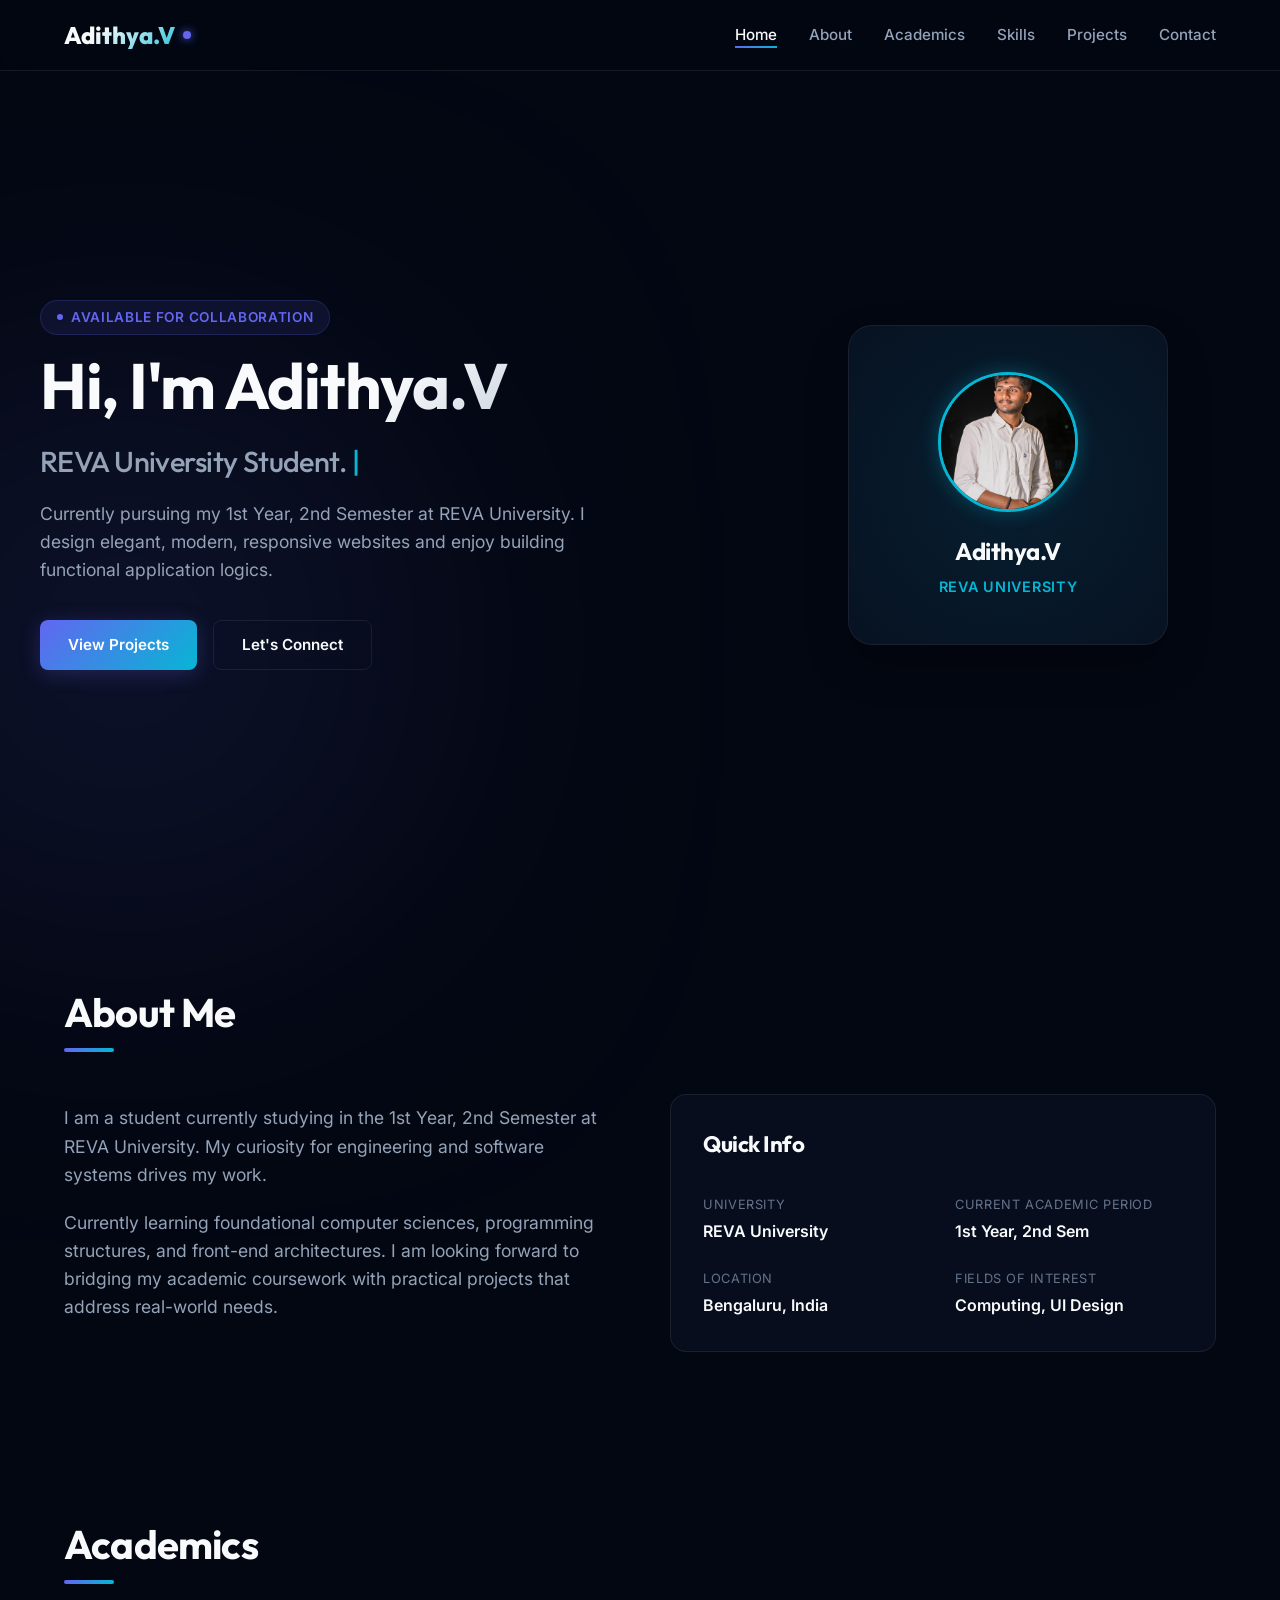
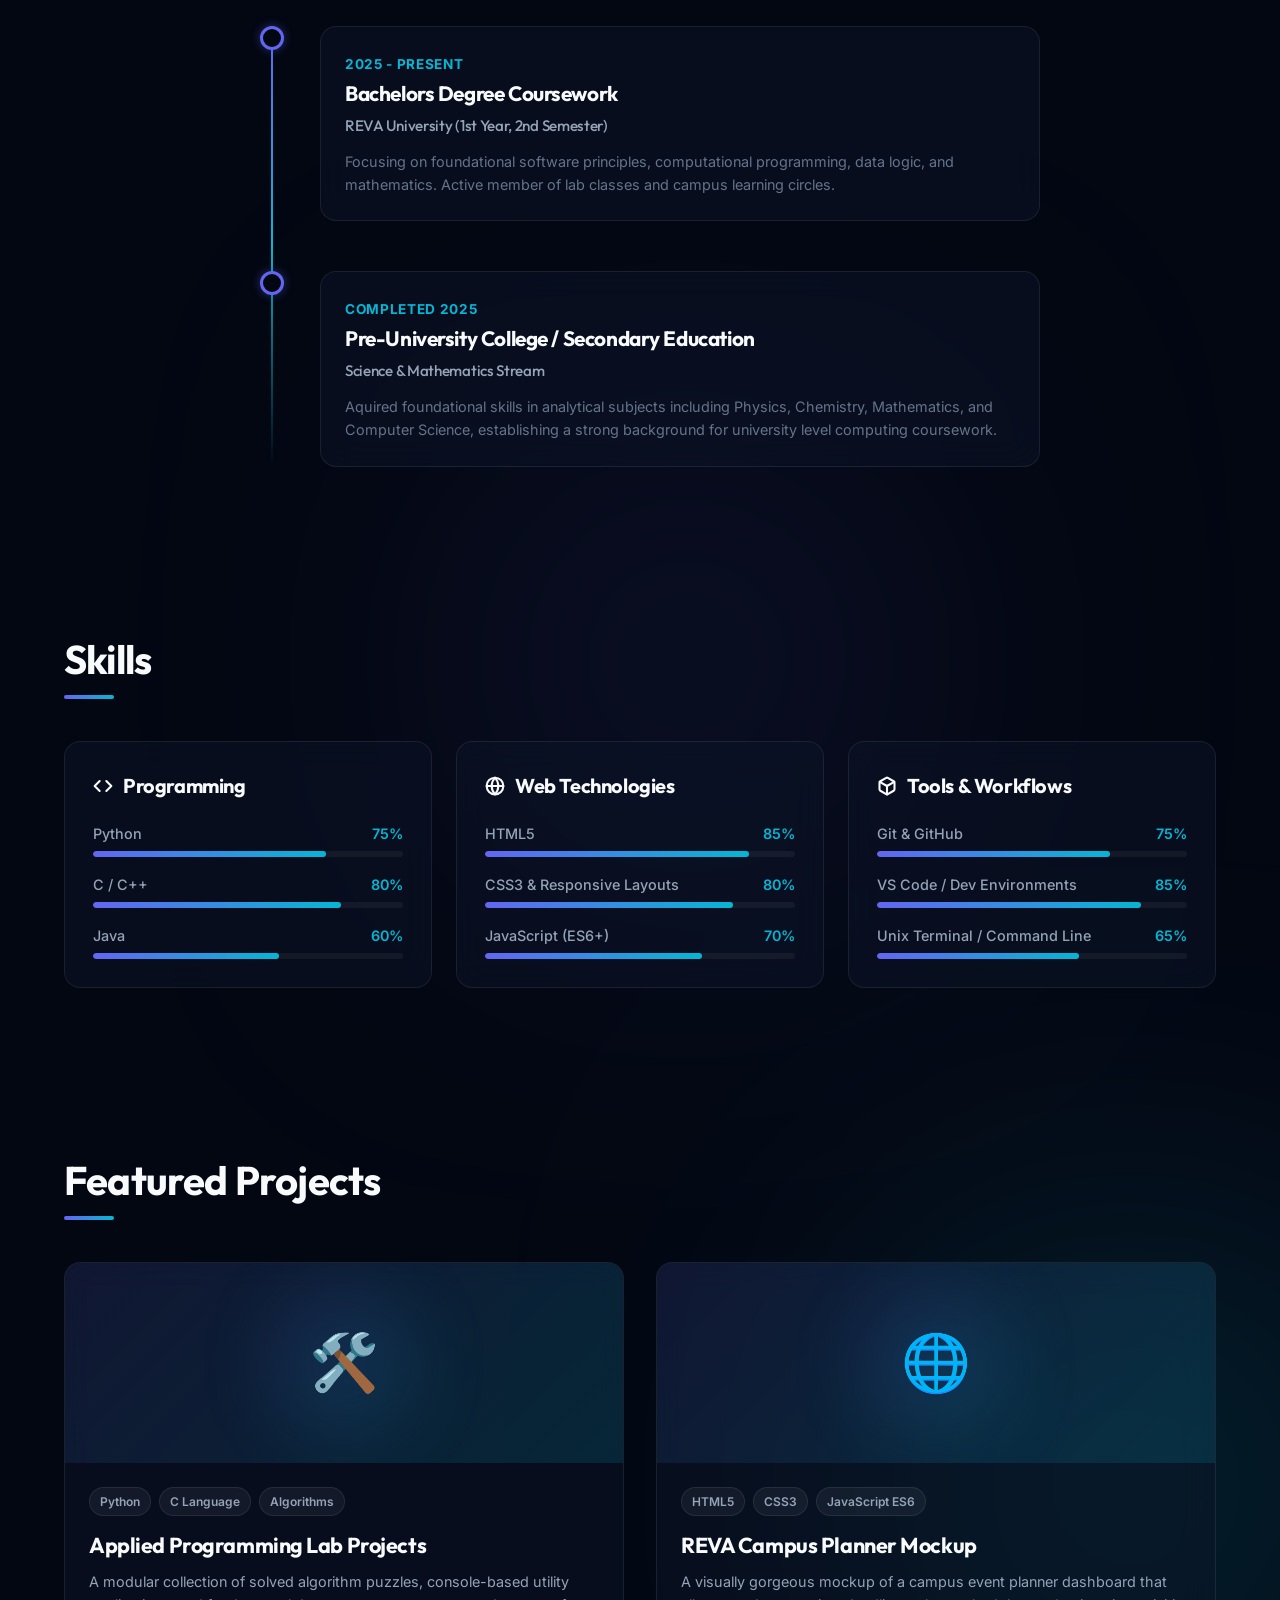
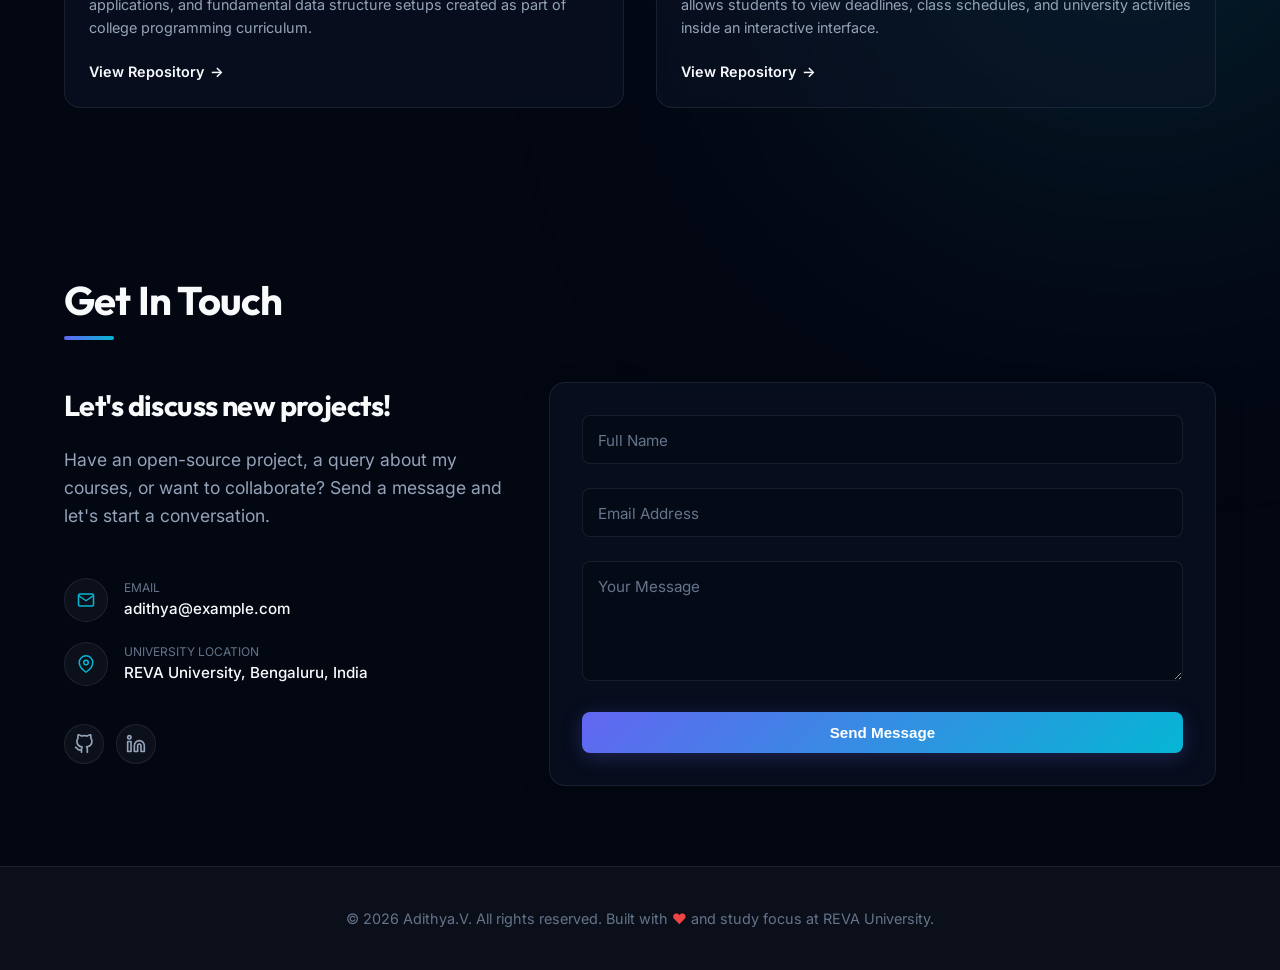
==== index.html @ f207be79 "Initial commit" ====
<!DOCTYPE html>
<html lang="en">
<head>
  <meta charset="UTF-8">
  <meta name="viewport" content="width=device-width, initial-scale=1.0">
  <meta name="description" content="Portfolio of Adithya.V, 1st year 2nd Semester Student at REVA University. Showcasing projects, academic journey, and technical skills.">
  <meta name="author" content="Adithya.V">
  <meta name="keywords" content="Adithya.V, REVA University, portfolio, software development, student portfolio, computer programming, web developer">
  
  <title>Adithya.V | Portfolio</title>
  
  <link rel="stylesheet" href="style.css">
</head>
<body>

  <!-- Background Ambient Glows -->
  <div class="bg-glow-container" aria-hidden="true">
    <div class="bg-glow glow-1"></div>
    <div class="bg-glow glow-2"></div>
    <div class="bg-glow glow-3"></div>
  </div>

  <!-- Sticky Header & Navigation -->
  <header class="navbar" id="main-header">
    <div class="navbar-container">
      <a href="#home" class="logo" id="nav-logo" aria-label="Adithya's Portfolio Home">
        Adithya.V
        <span class="logo-dot" aria-hidden="true"></span>
      </a>
      
      <button class="mobile-menu-toggle" id="menu-toggle" aria-expanded="false" aria-controls="nav-links" aria-label="Toggle navigation menu">
        <svg width="24" height="24" viewBox="0 0 24 24" fill="none" stroke="currentColor" stroke-width="2" stroke-linecap="round" stroke-linejoin="round">
          <line x1="4" y1="12" x2="20" y2="12" id="bar-middle"></line>
          <line x1="4" y1="6" x2="20" y2="6" id="bar-top"></line>
          <line x1="4" y1="18" x2="20" y2="18" id="bar-bottom"></line>
        </svg>
      </button>

      <nav>
        <ul class="nav-links" id="nav-links">
          <li><a href="#home" class="active">Home</a></li>
          <li><a href="#about">About</a></li>
          <li><a href="#academics">Academics</a></li>
          <li><a href="#skills">Skills</a></li>
          <li><a href="#projects">Projects</a></li>
          <li><a href="#contact">Contact</a></li>
        </ul>
      </nav>
    </div>
  </header>

  <!-- Main Content Areas -->
  <main>
    
    <!-- Hero Section -->
    <section id="home" class="hero">
      <div class="container hero-grid">
        <div class="hero-content reveal">
          <div class="hero-badge">
            <span class="hero-badge-dot" aria-hidden="true"></span>
            Available For Collaboration
          </div>
          <h1 class="hero-title" id="main-title">Hi, I'm Adithya.V</h1>
          <h2 class="hero-subtitle">
            <span id="typewriter-text" data-words='["REVA University Student.", "Creative Developer.", "Problem Solver."]'></span>
            <span class="typewriter-cursor">|</span>
          </h2>
          <p class="hero-desc">
            Currently pursuing my 1st Year, 2nd Semester at REVA University. I design elegant, modern, responsive websites and enjoy building functional application logics.
          </p>
          <div class="hero-actions">
            <a href="#projects" class="btn btn-primary" id="hero-btn-work">View Projects</a>
            <a href="#contact" class="btn btn-secondary" id="hero-btn-talk">Let's Connect</a>
          </div>
        </div>
        
        <div class="hero-visual reveal">
          <div class="hero-card" id="interactive-hero-card">
            <img src="profile.jpg" alt="Adithya.V Profile Picture" class="hero-card-img">
            <h3 class="hero-card-name">Adithya.V</h3>
            <span class="hero-card-sub">REVA University</span>
          </div>
        </div>
      </div>
    </section>

    <!-- About Section -->
    <section id="about" class="container">
      <h2 class="section-title reveal">About Me</h2>
      <div class="about-grid reveal">
        <div>
          <p class="hero-desc" style="max-width: 100%; margin-bottom: 20px;">
            I am a student currently studying in the 1st Year, 2nd Semester at REVA University. My curiosity for engineering and software systems drives my work.
          </p>
          <p class="hero-desc" style="max-width: 100%;">
            Currently learning foundational computer sciences, programming structures, and front-end architectures. I am looking forward to bridging my academic coursework with practical projects that address real-world needs.
          </p>
        </div>
        
        <div class="about-card" id="about-facts-card">
          <h3 style="font-size: 1.4rem; margin-bottom: 20px; color: var(--text-primary)">Quick Info</h3>
          <div class="about-info-grid">
            <div class="info-item">
              <span class="info-label">University</span>
              <span class="info-value">REVA University</span>
            </div>
            <div class="info-item">
              <span class="info-label">Current Academic Period</span>
              <span class="info-value">1st Year, 2nd Sem</span>
            </div>
            <div class="info-item">
              <span class="info-label">Location</span>
              <span class="info-value">Bengaluru, India</span>
            </div>
            <div class="info-item">
              <span class="info-label">Fields of Interest</span>
              <span class="info-value">Computing, UI Design</span>
            </div>
          </div>
        </div>
      </div>
    </section>

    <!-- Academics Section -->
    <section id="academics" class="container">
      <h2 class="section-title reveal">Academics</h2>
      
      <div class="timeline reveal">
        
        <!-- University -->
        <div class="timeline-item">
          <div class="timeline-dot" aria-hidden="true"></div>
          <div class="timeline-card" id="timeline-uni-card">
            <span class="timeline-date">2025 - Present</span>
            <h3 class="timeline-title">Bachelors Degree Coursework</h3>
            <h4 class="timeline-subtitle">REVA University (1st Year, 2nd Semester)</h4>
            <p class="timeline-desc">
              Focusing on foundational software principles, computational programming, data logic, and mathematics. Active member of lab classes and campus learning circles.
            </p>
          </div>
        </div>

        <!-- High School / PU -->
        <div class="timeline-item">
          <div class="timeline-dot" aria-hidden="true"></div>
          <div class="timeline-card" id="timeline-puc-card">
            <span class="timeline-date">Completed 2025</span>
            <h3 class="timeline-title">Pre-University College / Secondary Education</h3>
            <h4 class="timeline-subtitle">Science &amp; Mathematics Stream</h4>
            <p class="timeline-desc">
              Aquired foundational skills in analytical subjects including Physics, Chemistry, Mathematics, and Computer Science, establishing a strong background for university level computing coursework.
            </p>
          </div>
        </div>

      </div>
    </section>

    <!-- Skills Section -->
    <section id="skills" class="container">
      <h2 class="section-title reveal">Skills</h2>
      
      <div class="skills-grid reveal">
        
        <!-- Languages -->
        <div class="skills-category" id="skills-cat-lang">
          <h3 class="skills-category-title">
            <svg width="20" height="20" viewBox="0 0 24 24" fill="none" stroke="currentColor" stroke-width="2.5" stroke-linecap="round" stroke-linejoin="round" aria-hidden="true">
              <polyline points="16 18 22 12 16 6"></polyline>
              <polyline points="8 6 2 12 8 18"></polyline>
            </svg>
            Programming
          </h3>
          <div class="skills-list">
            <div class="skill-item">
              <div class="skill-info">
                <span class="skill-name">Python</span>
                <span class="skill-percentage">75%</span>
              </div>
              <div class="skill-progress-bg">
                <div class="skill-progress-bar" data-progress="75%"></div>
              </div>
            </div>
            <div class="skill-item">
              <div class="skill-info">
                <span class="skill-name">C / C++</span>
                <span class="skill-percentage">80%</span>
              </div>
              <div class="skill-progress-bg">
                <div class="skill-progress-bar" data-progress="80%"></div>
              </div>
            </div>
            <div class="skill-item">
              <div class="skill-info">
                <span class="skill-name">Java</span>
                <span class="skill-percentage">60%</span>
              </div>
              <div class="skill-progress-bg">
                <div class="skill-progress-bar" data-progress="60%"></div>
              </div>
            </div>
          </div>
        </div>

        <!-- Web Development -->
        <div class="skills-category" id="skills-cat-web">
          <h3 class="skills-category-title">
            <svg width="20" height="20" viewBox="0 0 24 24" fill="none" stroke="currentColor" stroke-width="2.5" stroke-linecap="round" stroke-linejoin="round" aria-hidden="true">
              <circle cx="12" cy="12" r="10"></circle>
              <line x1="2" y1="12" x2="22" y2="12"></line>
              <path d="M12 2a15.3 15.3 0 0 1 4 10 15.3 15.3 0 0 1-4 10 15.3 15.3 0 0 1-4-10 15.3 15.3 0 0 1 4-10z"></path>
            </svg>
            Web Technologies
          </h3>
          <div class="skills-list">
            <div class="skill-item">
              <div class="skill-info">
                <span class="skill-name">HTML5</span>
                <span class="skill-percentage">85%</span>
              </div>
              <div class="skill-progress-bg">
                <div class="skill-progress-bar" data-progress="85%"></div>
              </div>
            </div>
            <div class="skill-item">
              <div class="skill-info">
                <span class="skill-name">CSS3 &amp; Responsive Layouts</span>
                <span class="skill-percentage">80%</span>
              </div>
              <div class="skill-progress-bg">
                <div class="skill-progress-bar" data-progress="80%"></div>
              </div>
            </div>
            <div class="skill-item">
              <div class="skill-info">
                <span class="skill-name">JavaScript (ES6+)</span>
                <span class="skill-percentage">70%</span>
              </div>
              <div class="skill-progress-bg">
                <div class="skill-progress-bar" data-progress="70%"></div>
              </div>
            </div>
          </div>
        </div>

        <!-- Tools & Practices -->
        <div class="skills-category" id="skills-cat-tools">
          <h3 class="skills-category-title">
            <svg width="20" height="20" viewBox="0 0 24 24" fill="none" stroke="currentColor" stroke-width="2.5" stroke-linecap="round" stroke-linejoin="round" aria-hidden="true">
              <path d="M21 16V8a2 2 0 0 0-1-1.73l-7-4a2 2 0 0 0-2 0l-7 4A2 2 0 0 0 3 8v8a2 2 0 0 0 1 1.73l7 4a2 2 0 0 0 2 0l7-4A2 2 0 0 0 21 16z"></path>
              <polyline points="3.27 6.96 12 12.01 20.73 6.96"></polyline>
              <line x1="12" y1="22.08" x2="12" y2="12"></line>
            </svg>
            Tools &amp; Workflows
          </h3>
          <div class="skills-list">
            <div class="skill-item">
              <div class="skill-info">
                <span class="skill-name">Git &amp; GitHub</span>
                <span class="skill-percentage">75%</span>
              </div>
              <div class="skill-progress-bg">
                <div class="skill-progress-bar" data-progress="75%"></div>
              </div>
            </div>
            <div class="skill-item">
              <div class="skill-info">
                <span class="skill-name">VS Code / Dev Environments</span>
                <span class="skill-percentage">85%</span>
              </div>
              <div class="skill-progress-bg">
                <div class="skill-progress-bar" data-progress="85%"></div>
              </div>
            </div>
            <div class="skill-item">
              <div class="skill-info">
                <span class="skill-name">Unix Terminal / Command Line</span>
                <span class="skill-percentage">65%</span>
              </div>
              <div class="skill-progress-bg">
                <div class="skill-progress-bar" data-progress="65%"></div>
              </div>
            </div>
          </div>
        </div>

      </div>
    </section>

    <!-- Projects Section -->
    <section id="projects" class="container">
      <h2 class="section-title reveal">Featured Projects</h2>
      
      <div class="projects-grid reveal">
        
        <!-- Project 1 -->
        <article class="project-card" id="project-card-1">
          <div class="project-visual">
            <div class="project-icon" aria-hidden="true">🛠️</div>
          </div>
          <div class="project-body">
            <div class="project-tags">
              <span class="project-tag">Python</span>
              <span class="project-tag">C Language</span>
              <span class="project-tag">Algorithms</span>
            </div>
            <h3 class="project-title">Applied Programming Lab Projects</h3>
            <p class="project-desc">
              A modular collection of solved algorithm puzzles, console-based utility applications, and fundamental data structure setups created as part of college programming curriculum.
            </p>
            <a href="https://github.com" target="_blank" rel="noopener noreferrer" class="project-link" id="project-1-code">
              View Repository
              <span aria-hidden="true">&rarr;</span>
            </a>
          </div>
        </article>

        <!-- Project 2 -->
        <article class="project-card" id="project-card-2">
          <div class="project-visual">
            <div class="project-icon" aria-hidden="true">🌐</div>
          </div>
          <div class="project-body">
            <div class="project-tags">
              <span class="project-tag">HTML5</span>
              <span class="project-tag">CSS3</span>
              <span class="project-tag">JavaScript ES6</span>
            </div>
            <h3 class="project-title">REVA Campus Planner Mockup</h3>
            <p class="project-desc">
              A visually gorgeous mockup of a campus event planner dashboard that allows students to view deadlines, class schedules, and university activities inside an interactive interface.
            </p>
            <a href="https://github.com" target="_blank" rel="noopener noreferrer" class="project-link" id="project-2-code">
              View Repository
              <span aria-hidden="true">&rarr;</span>
            </a>
          </div>
        </article>

      </div>
    </section>

    <!-- Contact Section -->
    <section id="contact" class="container">
      <h2 class="section-title reveal">Get In Touch</h2>
      
      <div class="contact-container reveal">
        
        <div class="contact-info">
          <h3 class="contact-info-title">Let's discuss new projects!</h3>
          <p class="hero-desc" style="max-width: 100%;">
            Have an open-source project, a query about my courses, or want to collaborate? Send a message and let's start a conversation.
          </p>
          
          <div class="contact-details">
            <!-- Email -->
            <div class="contact-item">
              <div class="contact-icon" aria-hidden="true">
                <svg width="18" height="18" viewBox="0 0 24 24" fill="none" stroke="currentColor" stroke-width="2" stroke-linecap="round" stroke-linejoin="round">
                  <path d="M4 4h16c1.1 0 2 .9 2 2v12c0 1.1-.9 2-2 2H4c-1.1 0-2-.9-2-2V6c0-1.1.9-2 2-2z"></path>
                  <polyline points="22,6 12,13 2,6"></polyline>
                </svg>
              </div>
              <div>
                <div class="contact-text-label">Email</div>
                <div class="contact-text-val"><a href="mailto:adithya@example.com" style="color: inherit; text-decoration: none;" id="email-link">adithya@example.com</a></div>
              </div>
            </div>
            <!-- Location -->
            <div class="contact-item">
              <div class="contact-icon" aria-hidden="true">
                <svg width="18" height="18" viewBox="0 0 24 24" fill="none" stroke="currentColor" stroke-width="2" stroke-linecap="round" stroke-linejoin="round">
                  <path d="M21 10c0 7-9 13-9 13s-9-6-9-13a9 9 0 0 1 18 0z"></path>
                  <circle cx="12" cy="10" r="3"></circle>
                </svg>
              </div>
              <div>
                <div class="contact-text-label">University Location</div>
                <div class="contact-text-val">REVA University, Bengaluru, India</div>
              </div>
            </div>
          </div>

          <div class="socials">
            <a href="https://github.com" target="_blank" rel="noopener noreferrer" class="social-btn" aria-label="GitHub Profile" id="social-github">
              <svg width="20" height="20" viewBox="0 0 24 24" fill="none" stroke="currentColor" stroke-width="2" stroke-linecap="round" stroke-linejoin="round">
                <path d="M9 19c-5 1.5-5-2.5-7-3m14 6v-3.87a3.37 3.37 0 0 0-.94-2.61c3.14-.35 6.44-1.54 6.44-7A5.44 5.44 0 0 0 20 4.77 5.07 5.07 0 0 0 19.91 1S18.73.65 16 2.48a13.38 13.38 0 0 0-7 0C6.27.65 5.09 1 5.09 1A5.07 5.07 0 0 0 5 4.77a5.44 5.44 0 0 0-1.5 3.78c0 5.42 3.3 6.61 6.44 7A3.37 3.37 0 0 0 9 18.13V22"></path>
              </svg>
            </a>
            <a href="https://linkedin.com" target="_blank" rel="noopener noreferrer" class="social-btn" aria-label="LinkedIn Profile" id="social-linkedin">
              <svg width="20" height="20" viewBox="0 0 24 24" fill="none" stroke="currentColor" stroke-width="2" stroke-linecap="round" stroke-linejoin="round">
                <path d="M16 8a6 6 0 0 1 6 6v7h-4v-7a2 2 0 0 0-2-2 2 2 0 0 0-2 2v7h-4v-7a6 6 0 0 1 6-6z"></path>
                <rect x="2" y="9" width="4" height="12"></rect>
                <circle cx="4" cy="4" r="2"></circle>
              </svg>
            </a>
          </div>
        </div>

        <div class="contact-form-card">
          <form id="contact-form">
            <div class="form-group">
              <input type="text" id="form-name" class="form-input" placeholder=" " required>
              <label for="form-name" class="form-label">Full Name</label>
            </div>
            
            <div class="form-group">
              <input type="email" id="form-email" class="form-input" placeholder=" " required>
              <label for="form-email" class="form-label">Email Address</label>
            </div>
            
            <div class="form-group">
              <textarea id="form-message" class="form-input" placeholder=" " required></textarea>
              <label for="form-message" class="form-label">Your Message</label>
            </div>
            
            <button type="submit" class="btn btn-primary" style="width: 100%;" id="btn-submit">
              Send Message
            </button>
          </form>
        </div>

      </div>
    </section>

  </main>

  <!-- Footer -->
  <footer>
    <div class="container" style="padding: 0;">
      <p class="footer-text">
        &copy; 2026 Adithya.V. All rights reserved. 
        Built with <span class="footer-heart" aria-label="love">&#9829;</span> and study focus at REVA University.
      </p>
    </div>
  </footer>

  <!-- Toast Notification System Anchor -->
  <div class="toast-container" id="toast-container" aria-live="polite"></div>

  <script src="script.js"></script>
</body>
</html>
---- style.css ----
@import url('https://fonts.googleapis.com/css2?family=Inter:wght@300;400;500;600&family=Outfit:wght@400;500;600;700;800&display=swap');

/* --- DESIGN SYSTEM & TOKENS --- */
:root {
  --bg-primary: #030712;
  --bg-secondary: #0b0f19;
  --card-bg: rgba(15, 23, 42, 0.45);
  --card-border: rgba(255, 255, 255, 0.08);
  --accent-primary: #6366f1; /* Indigo */
  --accent-primary-rgb: 99, 102, 241;
  --accent-secondary: #06b6d4; /* Cyan */
  --accent-secondary-rgb: 6, 182, 212;
  
  --text-primary: #f8fafc;
  --text-secondary: #94a3b8;
  --text-muted: #64748b;
  
  --font-heading: 'Outfit', -apple-system, BlinkMacSystemFont, "Segoe UI", Roboto, sans-serif;
  --font-body: 'Inter', -apple-system, BlinkMacSystemFont, "Segoe UI", Roboto, sans-serif;
  
  --transition-smooth: all 0.4s cubic-bezier(0.16, 1, 0.3, 1);
  --transition-bounce: all 0.5s cubic-bezier(0.34, 1.56, 0.64, 1);
  --border-radius-sm: 8px;
  --border-radius-md: 16px;
  --border-radius-lg: 24px;
  
  --container-max-width: 1200px;
}

/* --- BASE STYLES --- */
* {
  box-sizing: border-box;
  margin: 0;
  padding: 0;
}

html {
  scroll-behavior: smooth;
  scrollbar-width: thin;
  scrollbar-color: var(--accent-primary) var(--bg-primary);
}

body {
  background-color: var(--bg-primary);
  color: var(--text-primary);
  font-family: var(--font-body);
  line-height: 1.6;
  overflow-x: hidden;
  position: relative;
}

/* Custom Scrollbar */
::-webkit-scrollbar {
  width: 8px;
}
::-webkit-scrollbar-track {
  background: var(--bg-primary);
}
::-webkit-scrollbar-thumb {
  background: var(--card-border);
  border-radius: var(--border-radius-sm);
  transition: var(--transition-smooth);
}
::-webkit-scrollbar-thumb:hover {
  background: var(--accent-primary);
}

/* --- AMBIENT BACKGROUND GLOWS --- */
.bg-glow-container {
  position: absolute;
  top: 0;
  left: 0;
  width: 100%;
  height: 100%;
  overflow: hidden;
  z-index: -1;
  pointer-events: none;
}

.bg-glow {
  position: absolute;
  border-radius: 50%;
  filter: blur(150px);
  opacity: 0.18;
  mix-blend-mode: screen;
  animation: floatGlow 15s infinite alternate ease-in-out;
}

.glow-1 {
  background: var(--accent-primary);
  width: 450px;
  height: 450px;
  top: 10%;
  left: -100px;
}

.glow-2 {
  background: var(--accent-secondary);
  width: 500px;
  height: 500px;
  bottom: 20%;
  right: -100px;
  animation-delay: -5s;
}

.glow-3 {
  background: var(--accent-primary);
  width: 350px;
  height: 350px;
  top: 50%;
  left: 40%;
  animation-delay: -10s;
}

@keyframes floatGlow {
  0% {
    transform: translate(0, 0) scale(1);
  }
  100% {
    transform: translate(80px, 50px) scale(1.15);
  }
}

/* --- LAYOUT UTILITIES --- */
.container {
  width: 90%;
  max-width: var(--container-max-width);
  margin: 0 auto;
  padding: 80px 0;
}

section {
  position: relative;
}

/* Typography */
h1, h2, h3, h4 {
  font-family: var(--font-heading);
  font-weight: 700;
  letter-spacing: -0.02em;
}

.section-title {
  font-size: 2.5rem;
  margin-bottom: 50px;
  position: relative;
  display: inline-block;
}

.section-title::after {
  content: '';
  position: absolute;
  left: 0;
  bottom: -8px;
  width: 50px;
  height: 4px;
  background: linear-gradient(90deg, var(--accent-primary), var(--accent-secondary));
  border-radius: 2px;
}

/* --- NAVIGATION BAR --- */
.navbar {
  position: fixed;
  top: 0;
  left: 0;
  width: 100%;
  z-index: 1000;
  background: rgba(3, 7, 18, 0.65);
  backdrop-filter: blur(20px);
  -webkit-backdrop-filter: blur(20px);
  border-bottom: 1px solid var(--card-border);
  transition: var(--transition-smooth);
}

.navbar-container {
  display: flex;
  justify-content: space-between;
  align-items: center;
  width: 90%;
  max-width: var(--container-max-width);
  margin: 0 auto;
  height: 70px;
}

.logo {
  font-family: var(--font-heading);
  font-weight: 800;
  font-size: 1.5rem;
  background: linear-gradient(135deg, var(--text-primary) 30%, var(--accent-secondary) 100%);
  -webkit-background-clip: text;
  -webkit-text-fill-color: transparent;
  text-decoration: none;
  display: flex;
  align-items: center;
  gap: 8px;
}

.logo-dot {
  width: 8px;
  height: 8px;
  background: var(--accent-primary);
  border-radius: 50%;
  box-shadow: 0 0 10px var(--accent-primary);
}

.nav-links {
  display: flex;
  gap: 32px;
  list-style: none;
}

.nav-links a {
  color: var(--text-secondary);
  text-decoration: none;
  font-size: 0.95rem;
  font-weight: 500;
  transition: var(--transition-smooth);
  position: relative;
  padding: 4px 0;
}

.nav-links a::after {
  content: '';
  position: absolute;
  bottom: 0;
  left: 0;
  width: 0;
  height: 2px;
  background: linear-gradient(90deg, var(--accent-primary), var(--accent-secondary));
  transition: var(--transition-smooth);
}

.nav-links a:hover, .nav-links a.active {
  color: var(--text-primary);
}

.nav-links a.active::after {
  width: 100%;
}

.mobile-menu-toggle {
  display: none;
  background: none;
  border: none;
  color: var(--text-primary);
  font-size: 1.5rem;
  cursor: pointer;
}

/* --- HERO SECTION --- */
.hero {
  min-height: 100vh;
  display: flex;
  align-items: center;
  padding-top: 70px;
}

.hero-grid {
  display: grid;
  grid-template-columns: 1.2fr 0.8fr;
  gap: 40px;
  align-items: center;
  width: 100%;
}

.hero-content {
  display: flex;
  flex-direction: column;
  gap: 16px;
}

.hero-badge {
  display: inline-flex;
  align-items: center;
  align-self: flex-start;
  padding: 6px 16px;
  background: rgba(99, 102, 241, 0.1);
  border: 1px solid rgba(99, 102, 241, 0.2);
  border-radius: 100px;
  color: var(--accent-primary);
  font-size: 0.85rem;
  font-weight: 600;
  letter-spacing: 0.05em;
  text-transform: uppercase;
}

.hero-badge-dot {
  width: 6px;
  height: 6px;
  background: var(--accent-primary);
  border-radius: 50%;
  margin-right: 8px;
  animation: pulseGlow 2s infinite;
}

@keyframes pulseGlow {
  0% { transform: scale(0.9); opacity: 0.6; }
  50% { transform: scale(1.2); opacity: 1; box-shadow: 0 0 8px var(--accent-primary); }
  100% { transform: scale(0.9); opacity: 0.6; }
}

.hero-title {
  font-size: 4rem;
  line-height: 1.1;
  background: linear-gradient(135deg, var(--text-primary) 50%, var(--text-secondary) 100%);
  -webkit-background-clip: text;
  -webkit-text-fill-color: transparent;
}

.hero-subtitle {
  font-size: 1.8rem;
  color: var(--text-secondary);
  font-weight: 500;
}

.typewriter-cursor {
  color: var(--accent-secondary);
  animation: blink 0.8s infinite;
}

@keyframes blink {
  50% { opacity: 0; }
}

.hero-desc {
  font-size: 1.1rem;
  color: var(--text-secondary);
  max-width: 550px;
  margin-bottom: 20px;
}

.hero-actions {
  display: flex;
  gap: 16px;
}

/* Button Component */
.btn {
  display: inline-flex;
  align-items: center;
  justify-content: center;
  padding: 12px 28px;
  border-radius: var(--border-radius-sm);
  font-size: 0.95rem;
  font-weight: 600;
  text-decoration: none;
  cursor: pointer;
  transition: var(--transition-bounce);
}

.btn-primary {
  background: linear-gradient(135deg, var(--accent-primary), var(--accent-secondary));
  color: white;
  border: none;
  box-shadow: 0 4px 20px rgba(99, 102, 241, 0.25);
}

.btn-primary:hover {
  transform: translateY(-3px);
  box-shadow: 0 8px 30px rgba(99, 102, 241, 0.4);
}

.btn-secondary {
  background: transparent;
  color: var(--text-primary);
  border: 1px solid var(--card-border);
  backdrop-filter: blur(8px);
}

.btn-secondary:hover {
  border-color: var(--accent-secondary);
  background: rgba(6, 182, 212, 0.05);
  transform: translateY(-3px);
}

/* Hero Visual card */
.hero-visual {
  display: flex;
  justify-content: center;
  align-items: center;
  position: relative;
}

.hero-card {
  width: 320px;
  height: 320px;
  border-radius: var(--border-radius-lg);
  background: var(--card-bg);
  border: 1px solid var(--card-border);
  backdrop-filter: blur(16px);
  display: flex;
  flex-direction: column;
  justify-content: center;
  align-items: center;
  position: relative;
  overflow: hidden;
  box-shadow: 0 20px 40px rgba(0, 0, 0, 0.3);
  transition: var(--transition-bounce);
}

.hero-card:hover {
  transform: translateY(-8px) rotate(2deg);
  border-color: rgba(99, 102, 241, 0.3);
  box-shadow: 0 30px 60px rgba(99, 102, 241, 0.15);
}

.hero-card::before {
  content: '';
  position: absolute;
  top: -50%;
  left: -50%;
  width: 200%;
  height: 200%;
  background: radial-gradient(circle, rgba(6, 182, 212, 0.1) 0%, transparent 70%);
  transition: var(--transition-smooth);
}

.hero-card-icon {
  font-size: 4.5rem;
  margin-bottom: 16px;
  z-index: 2;
  filter: drop-shadow(0 4px 12px rgba(6, 182, 212, 0.3));
}

.hero-card-img {
  width: 140px;
  height: 140px;
  border-radius: 50%;
  object-fit: cover;
  margin-bottom: 20px;
  border: 3px solid var(--accent-secondary);
  box-shadow: 0 0 20px rgba(6, 182, 212, 0.3);
  z-index: 2;
  transition: var(--transition-bounce);
}

.hero-card:hover .hero-card-img {
  transform: scale(1.08);
  border-color: var(--accent-primary);
  box-shadow: 0 0 30px rgba(99, 102, 241, 0.5);
}

.hero-card-name {
  font-size: 1.5rem;
  font-weight: 700;
  margin-bottom: 4px;
  z-index: 2;
}

.hero-card-sub {
  font-size: 0.9rem;
  color: var(--accent-secondary);
  font-weight: 600;
  z-index: 2;
  letter-spacing: 0.05em;
  text-transform: uppercase;
}

/* --- ABOUT SECTION --- */
.about-grid {
  display: grid;
  grid-template-columns: 1fr 1fr;
  gap: 60px;
  align-items: center;
}

.about-card {
  background: var(--card-bg);
  border: 1px solid var(--card-border);
  backdrop-filter: blur(16px);
  border-radius: var(--border-radius-md);
  padding: 32px;
  position: relative;
  overflow: hidden;
}

.about-info-grid {
  display: grid;
  grid-template-columns: repeat(2, 1fr);
  gap: 24px;
  margin-top: 32px;
}

.info-item {
  display: flex;
  flex-direction: column;
}

.info-label {
  font-size: 0.8rem;
  color: var(--text-muted);
  text-transform: uppercase;
  letter-spacing: 0.05em;
}

.info-value {
  font-size: 1rem;
  font-weight: 600;
  color: var(--text-primary);
  margin-top: 4px;
}

/* --- ACADEMIC TIMELINE --- */
.timeline {
  position: relative;
  max-width: 800px;
  margin: 0 auto;
}

.timeline::before {
  content: '';
  position: absolute;
  top: 0;
  left: 31px;
  width: 2px;
  height: 100%;
  background: linear-gradient(to bottom, var(--accent-primary), var(--accent-secondary), transparent);
}

.timeline-item {
  position: relative;
  margin-bottom: 50px;
  padding-left: 80px;
}

.timeline-item:last-child {
  margin-bottom: 0;
}

.timeline-dot {
  position: absolute;
  left: 20px;
  top: 0;
  width: 24px;
  height: 24px;
  border-radius: 50%;
  background: var(--bg-primary);
  border: 3px solid var(--accent-primary);
  z-index: 2;
  box-shadow: 0 0 10px rgba(99, 102, 241, 0.4);
  transition: var(--transition-smooth);
}

.timeline-item:hover .timeline-dot {
  background: var(--accent-secondary);
  border-color: var(--accent-secondary);
  box-shadow: 0 0 15px rgba(6, 182, 212, 0.6);
  transform: scale(1.15);
}

.timeline-card {
  background: var(--card-bg);
  border: 1px solid var(--card-border);
  backdrop-filter: blur(16px);
  border-radius: var(--border-radius-md);
  padding: 24px;
  transition: var(--transition-smooth);
}

.timeline-card:hover {
  transform: translateX(8px);
  border-color: rgba(99, 102, 241, 0.25);
  box-shadow: -4px 4px 20px rgba(0, 0, 0, 0.2);
}

.timeline-date {
  font-size: 0.85rem;
  color: var(--accent-secondary);
  font-weight: 700;
  text-transform: uppercase;
  letter-spacing: 0.05em;
  margin-bottom: 6px;
}

.timeline-title {
  font-size: 1.3rem;
  margin-bottom: 4px;
}

.timeline-subtitle {
  font-size: 0.95rem;
  color: var(--text-secondary);
  font-weight: 500;
  margin-bottom: 12px;
}

.timeline-desc {
  font-size: 0.9rem;
  color: var(--text-muted);
}

/* --- SKILLS SECTION --- */
.skills-grid {
  display: grid;
  grid-template-columns: repeat(3, 1fr);
  gap: 24px;
}

.skills-category {
  background: var(--card-bg);
  border: 1px solid var(--card-border);
  backdrop-filter: blur(16px);
  border-radius: var(--border-radius-md);
  padding: 28px;
  transition: var(--transition-smooth);
}

.skills-category:hover {
  transform: translateY(-6px);
  border-color: rgba(6, 182, 212, 0.2);
}

.skills-category-title {
  font-size: 1.25rem;
  margin-bottom: 20px;
  display: flex;
  align-items: center;
  gap: 10px;
  color: var(--text-primary);
}

.skills-category-title span {
  color: var(--accent-secondary);
}

.skills-list {
  display: flex;
  flex-direction: column;
  gap: 16px;
}

.skill-item {
  display: flex;
  flex-direction: column;
  gap: 6px;
}

.skill-info {
  display: flex;
  justify-content: space-between;
  font-size: 0.9rem;
}

.skill-name {
  font-weight: 500;
  color: var(--text-secondary);
}

.skill-percentage {
  color: var(--accent-secondary);
  font-weight: 600;
}

.skill-progress-bg {
  height: 6px;
  background: rgba(255, 255, 255, 0.05);
  border-radius: 10px;
  overflow: hidden;
}

.skill-progress-bar {
  height: 100%;
  border-radius: 10px;
  background: linear-gradient(90deg, var(--accent-primary), var(--accent-secondary));
  width: 0; /* Animated via script or loaded */
  transition: width 1.5s cubic-bezier(0.1, 1, 0.1, 1);
}

/* --- PROJECTS SECTION --- */
.projects-grid {
  display: grid;
  grid-template-columns: repeat(2, 1fr);
  gap: 32px;
}

.project-card {
  background: var(--card-bg);
  border: 1px solid var(--card-border);
  backdrop-filter: blur(16px);
  border-radius: var(--border-radius-md);
  overflow: hidden;
  transition: var(--transition-bounce);
  display: flex;
  flex-direction: column;
  position: relative;
}

.project-card:hover {
  transform: translateY(-8px);
  border-color: rgba(99, 102, 241, 0.3);
  box-shadow: 0 20px 40px rgba(0, 0, 0, 0.3), 0 0 20px rgba(99, 102, 241, 0.1);
}

.project-visual {
  height: 200px;
  position: relative;
  background: linear-gradient(135deg, rgba(99, 102, 241, 0.1) 0%, rgba(6, 182, 212, 0.15) 100%);
  display: flex;
  justify-content: center;
  align-items: center;
  overflow: hidden;
}

.project-visual::after {
  content: '';
  position: absolute;
  width: 150px;
  height: 150px;
  background: linear-gradient(135deg, var(--accent-primary), var(--accent-secondary));
  opacity: 0.15;
  filter: blur(40px);
  border-radius: 50%;
}

.project-icon {
  font-size: 3.5rem;
  z-index: 1;
  transition: var(--transition-bounce);
}

.project-card:hover .project-icon {
  transform: scale(1.2) rotate(-5deg);
}

.project-body {
  padding: 24px;
  display: flex;
  flex-direction: column;
  flex-grow: 1;
}

.project-tags {
  display: flex;
  gap: 8px;
  margin-bottom: 12px;
  flex-wrap: wrap;
}

.project-tag {
  font-size: 0.75rem;
  font-weight: 600;
  padding: 4px 10px;
  border-radius: 100px;
  background: rgba(255, 255, 255, 0.05);
  border: 1px solid var(--card-border);
  color: var(--text-secondary);
}

.project-title {
  font-size: 1.35rem;
  margin-bottom: 8px;
}

.project-desc {
  font-size: 0.9rem;
  color: var(--text-secondary);
  margin-bottom: 20px;
  flex-grow: 1;
}

.project-link {
  display: inline-flex;
  align-items: center;
  gap: 6px;
  color: var(--text-primary);
  text-decoration: none;
  font-size: 0.9rem;
  font-weight: 600;
  transition: var(--transition-smooth);
}

.project-link span {
  transition: var(--transition-smooth);
}

.project-link:hover {
  color: var(--accent-secondary);
}

.project-link:hover span {
  transform: translateX(4px);
}

/* --- CONTACT SECTION --- */
.contact-container {
  display: grid;
  grid-template-columns: 0.8fr 1.2fr;
  gap: 40px;
  align-items: flex-start;
}

.contact-info {
  display: flex;
  flex-direction: column;
  gap: 28px;
}

.contact-info-title {
  font-size: 1.8rem;
  margin-bottom: -10px;
}

.contact-details {
  display: flex;
  flex-direction: column;
  gap: 20px;
}

.contact-item {
  display: flex;
  align-items: center;
  gap: 16px;
}

.contact-icon {
  width: 44px;
  height: 44px;
  border-radius: 50%;
  background: rgba(255, 255, 255, 0.04);
  border: 1px solid var(--card-border);
  display: flex;
  justify-content: center;
  align-items: center;
  color: var(--accent-secondary);
  font-size: 1.1rem;
}

.contact-text-label {
  font-size: 0.75rem;
  color: var(--text-muted);
  text-transform: uppercase;
}

.contact-text-val {
  font-size: 0.95rem;
  font-weight: 500;
}

.socials {
  display: flex;
  gap: 12px;
  margin-top: 10px;
}

.social-btn {
  width: 40px;
  height: 40px;
  border-radius: 50%;
  background: rgba(255, 255, 255, 0.04);
  border: 1px solid var(--card-border);
  display: flex;
  justify-content: center;
  align-items: center;
  color: var(--text-secondary);
  text-decoration: none;
  font-size: 1.2rem;
  transition: var(--transition-bounce);
}

.social-btn:hover {
  color: white;
  border-color: var(--accent-primary);
  background: var(--accent-primary);
  transform: translateY(-3px) scale(1.05);
  box-shadow: 0 6px 15px rgba(99, 102, 241, 0.3);
}

/* Contact Form */
.contact-form-card {
  background: var(--card-bg);
  border: 1px solid var(--card-border);
  backdrop-filter: blur(16px);
  border-radius: var(--border-radius-md);
  padding: 32px;
  box-shadow: 0 10px 30px rgba(0, 0, 0, 0.2);
}

.form-group {
  position: relative;
  margin-bottom: 24px;
}

.form-input {
  width: 100%;
  padding: 14px 16px;
  background: rgba(0, 0, 0, 0.2);
  border: 1px solid var(--card-border);
  border-radius: var(--border-radius-sm);
  color: var(--text-primary);
  font-family: var(--font-body);
  font-size: 0.95rem;
  outline: none;
  transition: var(--transition-smooth);
}

.form-input:focus {
  border-color: var(--accent-secondary);
  box-shadow: 0 0 10px rgba(6, 182, 212, 0.15);
  background: rgba(0, 0, 0, 0.4);
}

.form-label {
  position: absolute;
  left: 16px;
  top: 14px;
  color: var(--text-muted);
  pointer-events: none;
  font-size: 0.95rem;
  transition: var(--transition-smooth);
}

/* Floating Label Logic */
.form-input:focus ~ .form-label,
.form-input:not(:placeholder-shown) ~ .form-label {
  top: -8px;
  left: 10px;
  font-size: 0.75rem;
  font-weight: 600;
  color: var(--accent-secondary);
  background: var(--bg-secondary);
  padding: 0 6px;
  border-radius: 4px;
}

textarea.form-input {
  min-height: 120px;
  resize: vertical;
}

/* --- FOOTER --- */
footer {
  border-top: 1px solid var(--card-border);
  padding: 40px 0;
  text-align: center;
  background: var(--bg-secondary);
}

.footer-text {
  font-size: 0.9rem;
  color: var(--text-muted);
}

.footer-heart {
  color: #ef4444;
  display: inline-block;
  animation: beat 1s infinite alternate;
}

@keyframes beat {
  to { transform: scale(1.15); }
}

/* --- TOAST NOTIFICATIONS --- */
.toast-container {
  position: fixed;
  bottom: 24px;
  right: 24px;
  display: flex;
  flex-direction: column;
  gap: 12px;
  z-index: 9999;
}

.toast {
  background: var(--card-bg);
  border: 1px solid var(--accent-secondary);
  backdrop-filter: blur(20px);
  border-radius: var(--border-radius-sm);
  padding: 16px 24px;
  display: flex;
  align-items: center;
  gap: 12px;
  box-shadow: 0 10px 25px rgba(0, 0, 0, 0.4), 0 0 10px rgba(6, 182, 212, 0.1);
  transform: translateY(100px);
  opacity: 0;
  animation: slideIn 0.4s cubic-bezier(0.16, 1, 0.3, 1) forwards;
}

@keyframes slideIn {
  to {
    transform: translateY(0);
    opacity: 1;
  }
}

.toast.fade-out {
  animation: slideOut 0.4s cubic-bezier(0.16, 1, 0.3, 1) forwards;
}

@keyframes slideOut {
  from {
    transform: translateY(0);
    opacity: 1;
  }
  to {
    transform: translateY(40px);
    opacity: 0;
  }
}

.toast-icon {
  color: var(--accent-secondary);
  font-size: 1.25rem;
}

.toast-message {
  font-size: 0.9rem;
  font-weight: 500;
  color: var(--text-primary);
}

/* --- SCROLL ANIMATIONS --- */
.reveal {
  opacity: 0;
  transform: translateY(30px);
  transition: opacity 0.8s ease, transform 0.8s cubic-bezier(0.16, 1, 0.3, 1);
}

.reveal.active {
  opacity: 1;
  transform: translateY(0);
}

/* --- RESPONSIVE LAYOUTS --- */
@media (max-width: 1024px) {
  .hero-title {
    font-size: 3.2rem;
  }
  .skills-grid {
    grid-template-columns: repeat(2, 1fr);
  }
}

@media (max-width: 768px) {
  .container {
    padding: 60px 0;
  }
  .section-title {
    font-size: 2rem;
  }
  
  /* Mobile navbar setup */
  .nav-links {
    position: fixed;
    top: 70px;
    left: 0;
    width: 100%;
    height: calc(100vh - 70px);
    background: rgba(3, 7, 18, 0.95);
    backdrop-filter: blur(20px);
    flex-direction: column;
    align-items: center;
    justify-content: center;
    gap: 40px;
    transform: translateY(-100%);
    opacity: 0;
    pointer-events: none;
    transition: transform 0.4s cubic-bezier(0.16, 1, 0.3, 1), opacity 0.4s ease;
  }
  
  .nav-links.mobile-active {
    transform: translateY(0);
    opacity: 1;
    pointer-events: all;
  }
  
  .mobile-menu-toggle {
    display: block;
  }
  
  .hero-grid {
    grid-template-columns: 1fr;
    text-align: center;
  }
  
  .hero-badge {
    align-self: center;
  }
  
  .hero-desc {
    margin: 0 auto 20px auto;
  }
  
  .hero-actions {
    justify-content: center;
  }
  
  .hero-visual {
    margin-top: 40px;
  }
  
  .about-grid {
    grid-template-columns: 1fr;
    gap: 40px;
  }
  
  .skills-grid {
    grid-template-columns: 1fr;
  }
  
  .projects-grid {
    grid-template-columns: 1fr;
    gap: 24px;
  }
  
  .contact-container {
    grid-template-columns: 1fr;
    gap: 40px;
  }
}
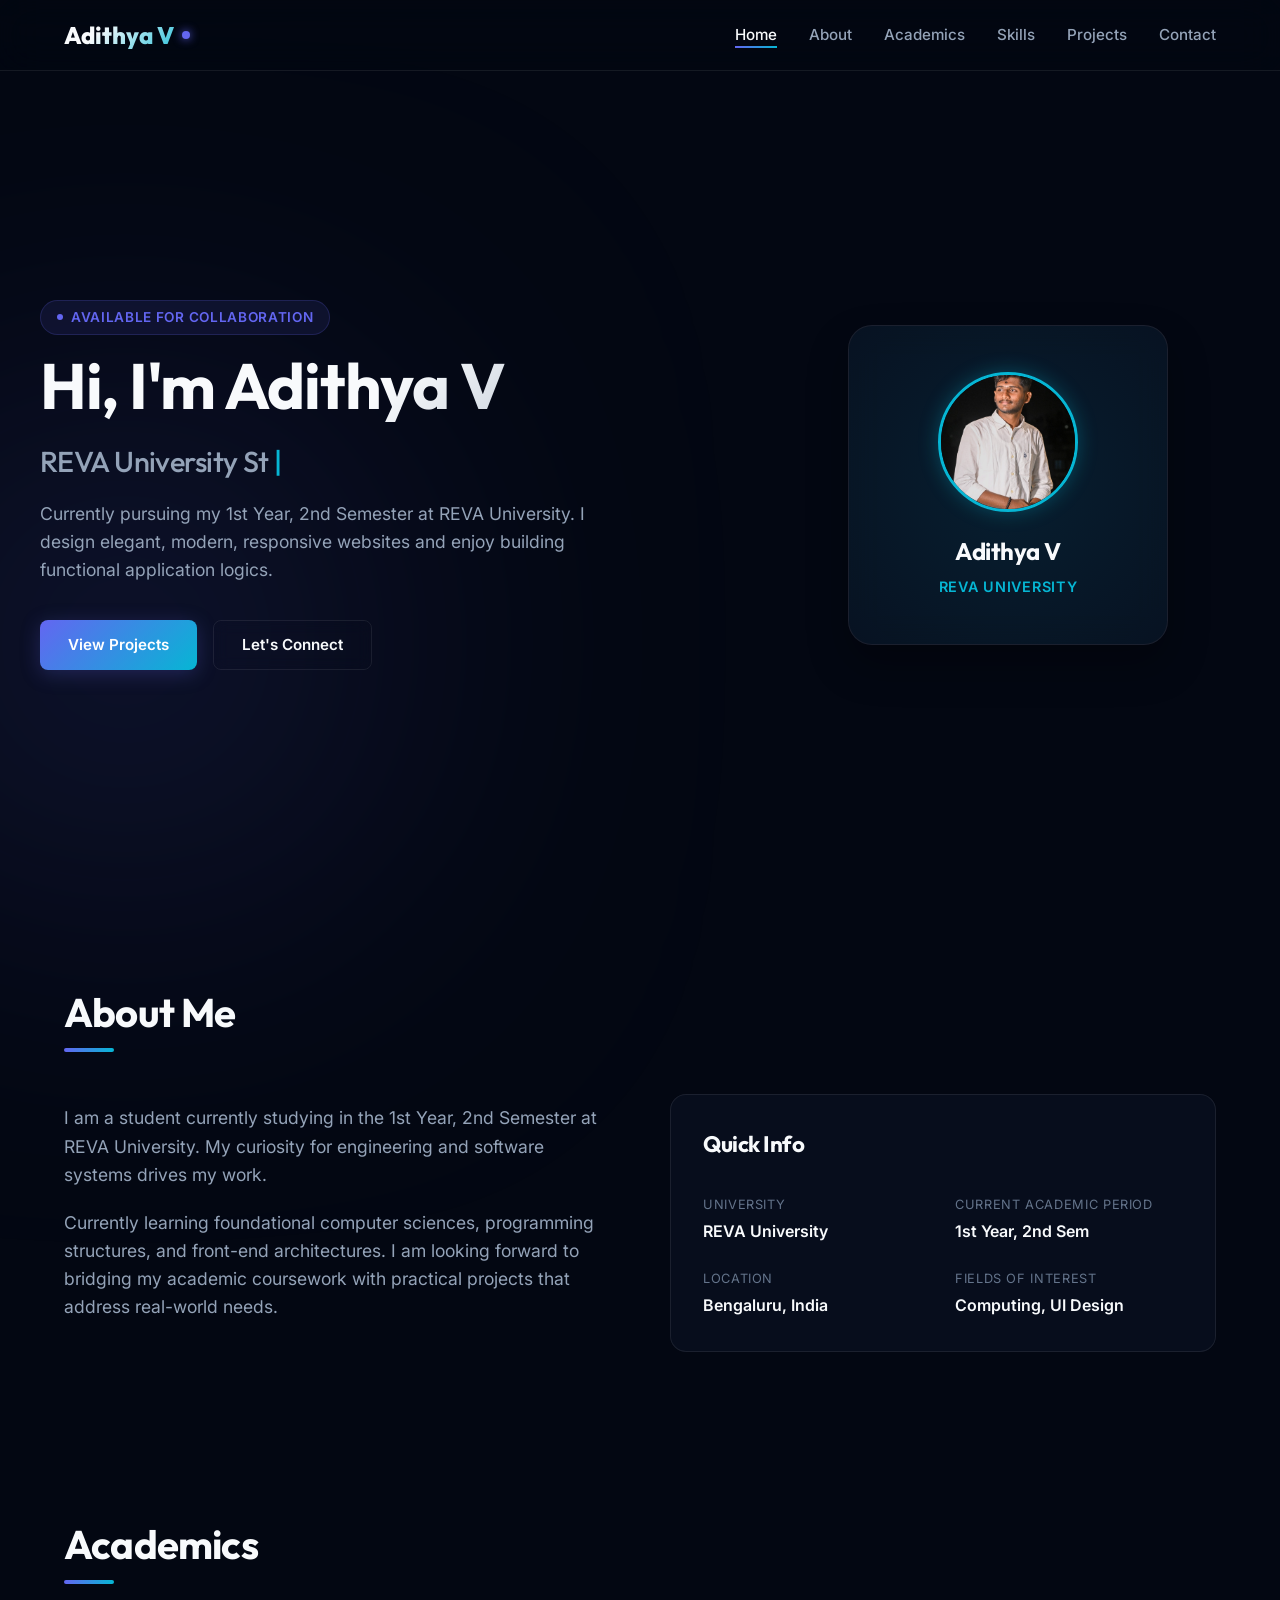
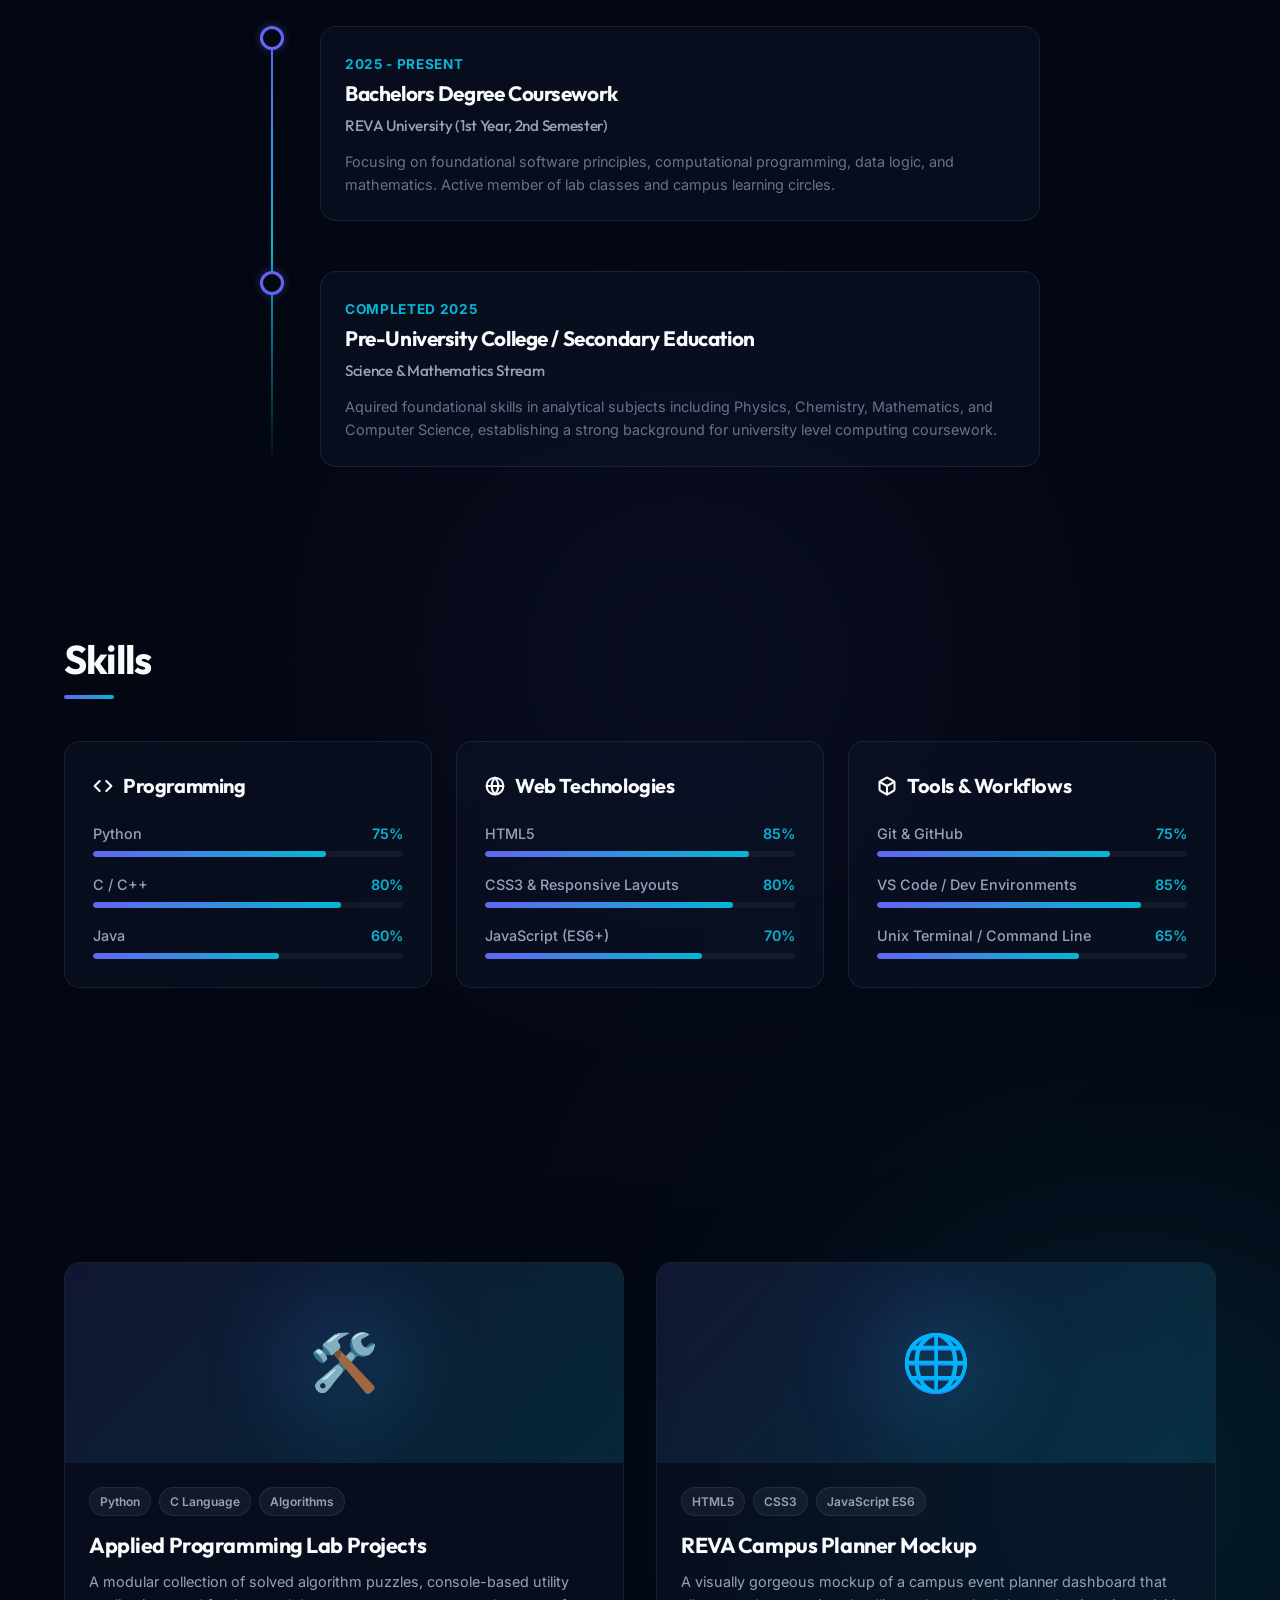
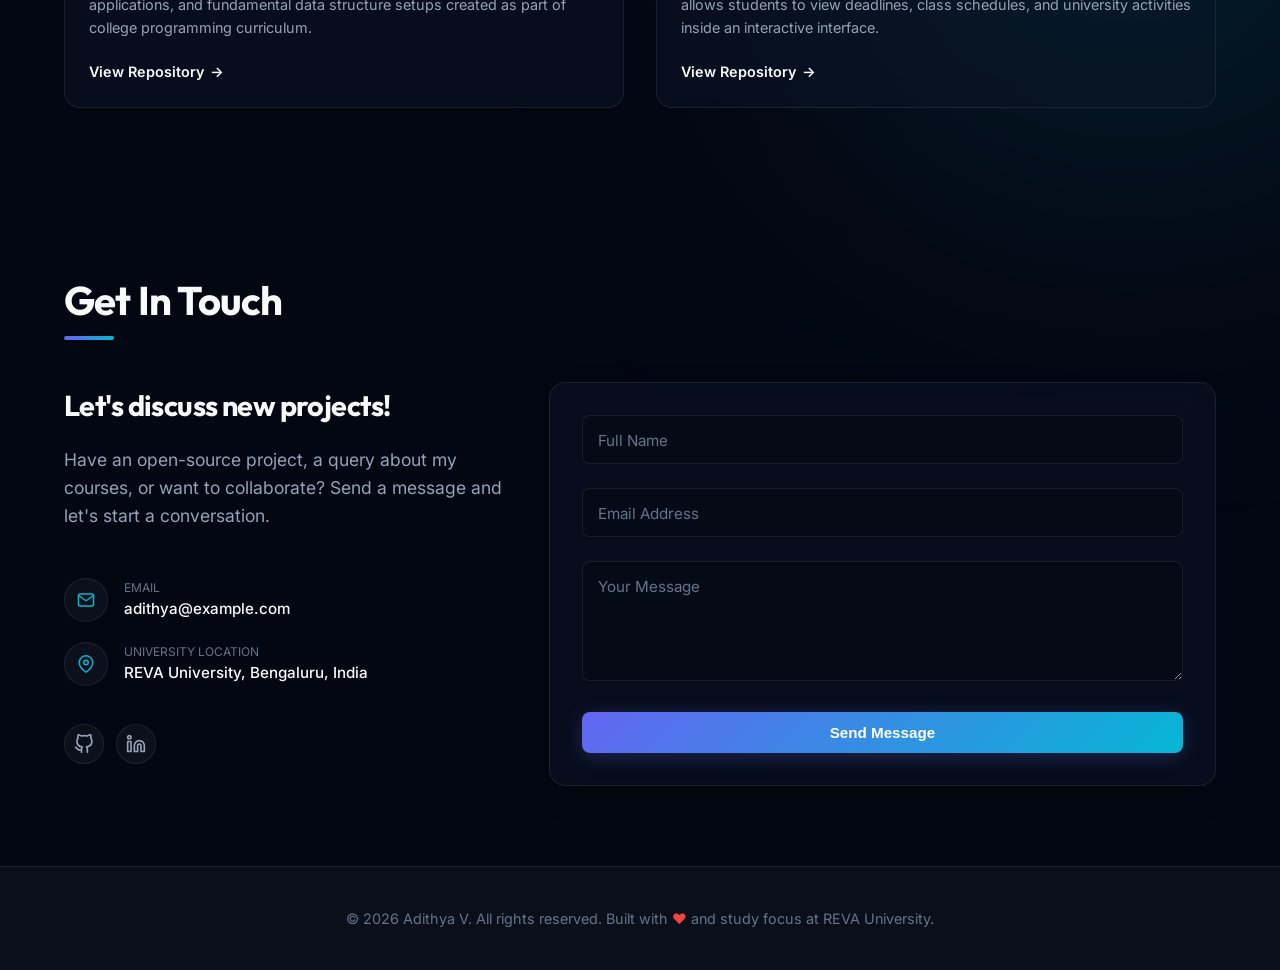
==== commit 9ebc0f21: "Update name display formatting to Adithya V" ====
--- a/index.html
+++ b/index.html
@@ -3,11 +3,11 @@
 <head>
   <meta charset="UTF-8">
   <meta name="viewport" content="width=device-width, initial-scale=1.0">
-  <meta name="description" content="Portfolio of Adithya.V, 1st year 2nd Semester Student at REVA University. Showcasing projects, academic journey, and technical skills.">
-  <meta name="author" content="Adithya.V">
-  <meta name="keywords" content="Adithya.V, REVA University, portfolio, software development, student portfolio, computer programming, web developer">
+  <meta name="description" content="Portfolio of Adithya V, 1st year 2nd Semester Student at REVA University. Showcasing projects, academic journey, and technical skills.">
+  <meta name="author" content="Adithya V">
+  <meta name="keywords" content="Adithya V, REVA University, portfolio, software development, student portfolio, computer programming, web developer">
   
-  <title>Adithya.V | Portfolio</title>
+  <title>Adithya V | Portfolio</title>
   
   <link rel="stylesheet" href="style.css">
 </head>
@@ -24,7 +24,7 @@
   <header class="navbar" id="main-header">
     <div class="navbar-container">
       <a href="#home" class="logo" id="nav-logo" aria-label="Adithya's Portfolio Home">
-        Adithya.V
+        Adithya V
         <span class="logo-dot" aria-hidden="true"></span>
       </a>
       
@@ -60,7 +60,7 @@
             <span class="hero-badge-dot" aria-hidden="true"></span>
             Available For Collaboration
           </div>
-          <h1 class="hero-title" id="main-title">Hi, I'm Adithya.V</h1>
+          <h1 class="hero-title" id="main-title">Hi, I'm Adithya V</h1>
           <h2 class="hero-subtitle">
             <span id="typewriter-text" data-words='["REVA University Student.", "Creative Developer.", "Problem Solver."]'></span>
             <span class="typewriter-cursor">|</span>
@@ -76,8 +76,8 @@
         
         <div class="hero-visual reveal">
           <div class="hero-card" id="interactive-hero-card">
-            <img src="profile.jpg" alt="Adithya.V Profile Picture" class="hero-card-img">
-            <h3 class="hero-card-name">Adithya.V</h3>
+            <img src="profile.jpg" alt="Adithya V Profile Picture" class="hero-card-img">
+            <h3 class="hero-card-name">Adithya V</h3>
             <span class="hero-card-sub">REVA University</span>
           </div>
         </div>
@@ -429,7 +429,7 @@
   <footer>
     <div class="container" style="padding: 0;">
       <p class="footer-text">
-        &copy; 2026 Adithya.V. All rights reserved. 
+        &copy; 2026 Adithya V. All rights reserved. 
         Built with <span class="footer-heart" aria-label="love">&#9829;</span> and study focus at REVA University.
       </p>
     </div>
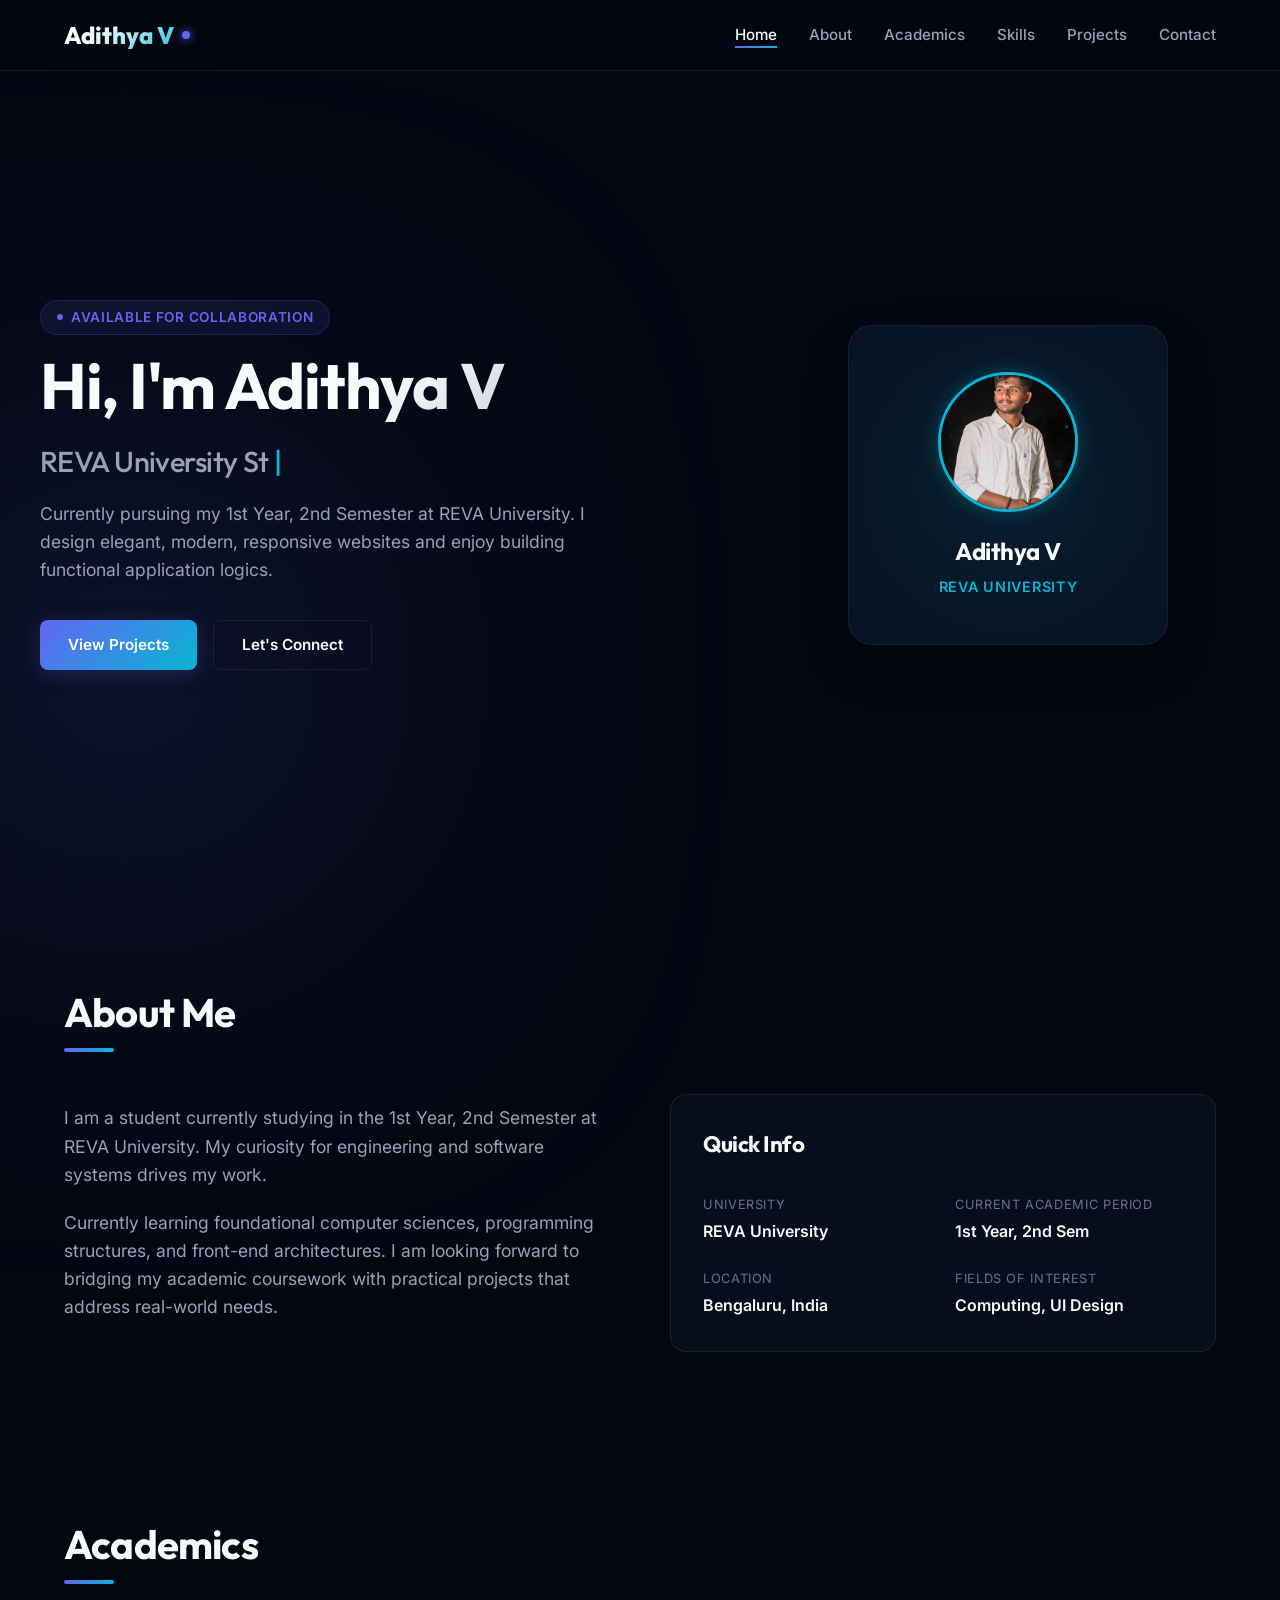
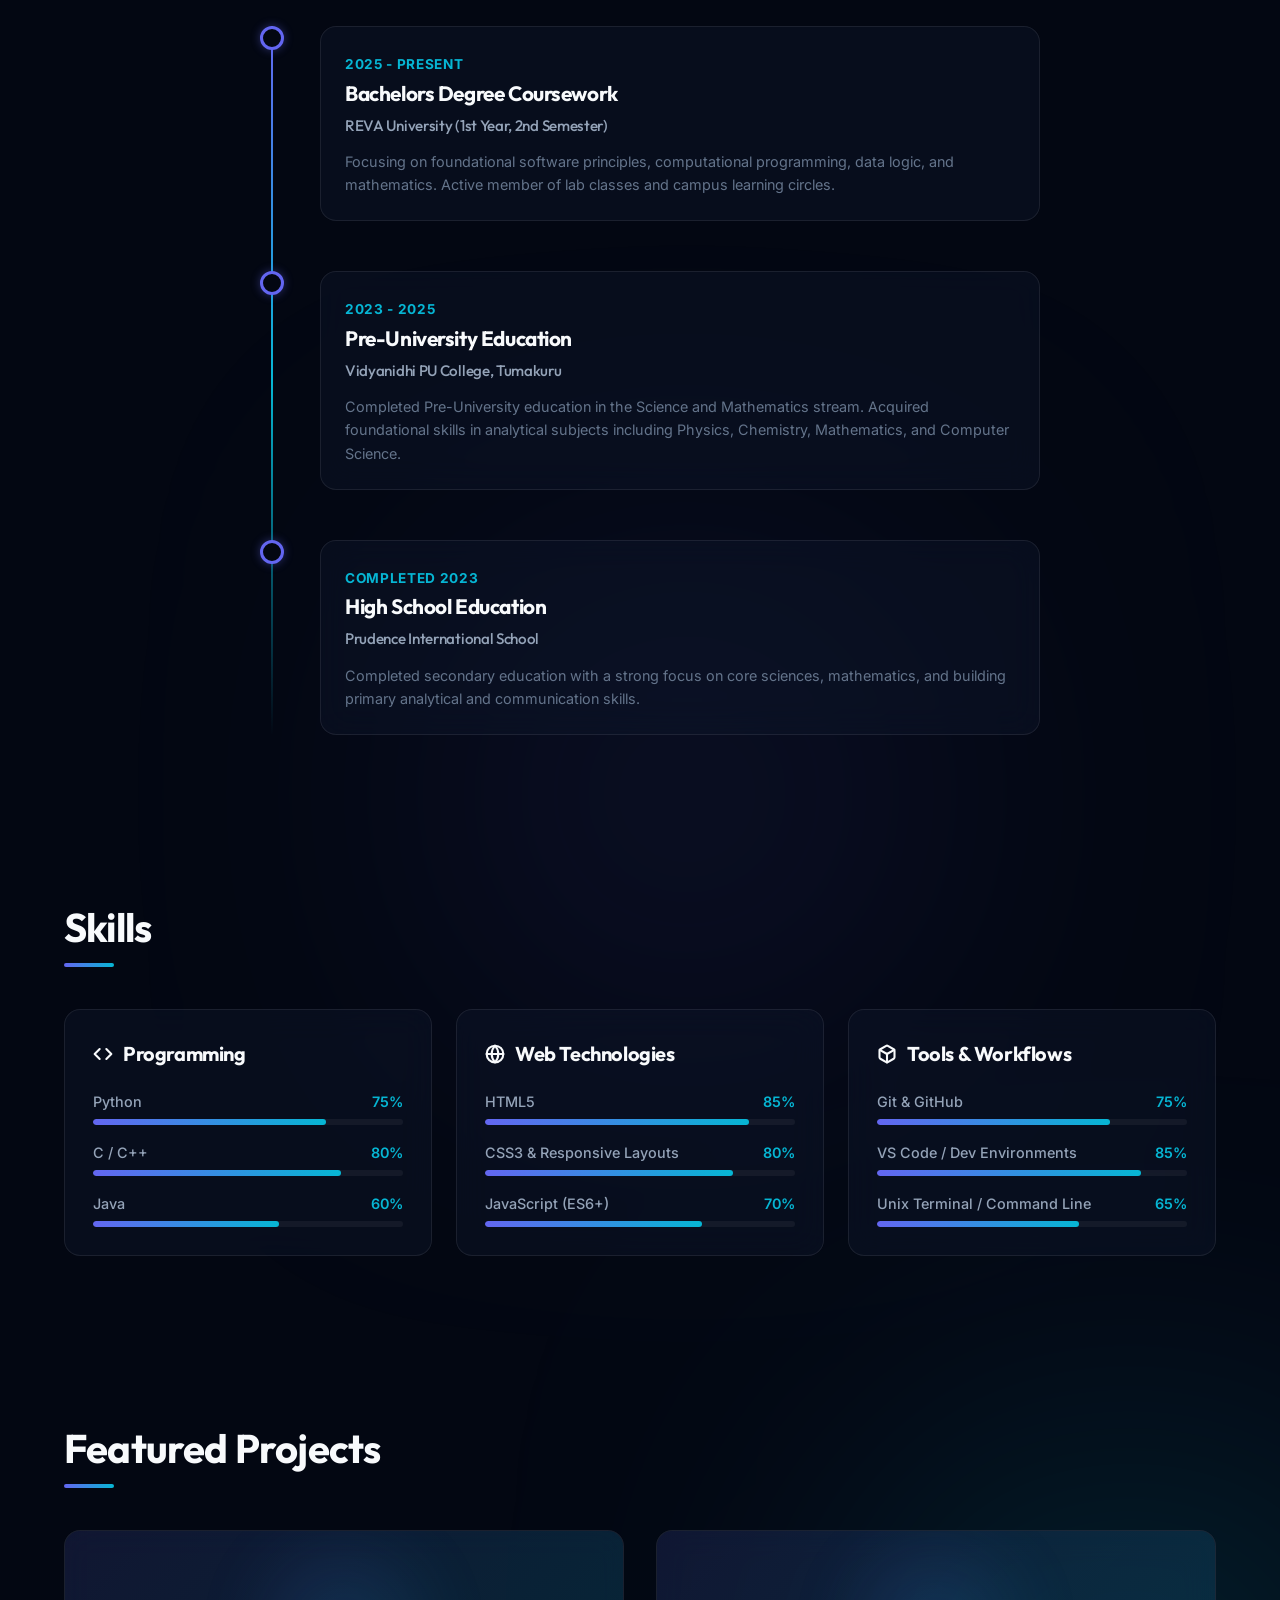
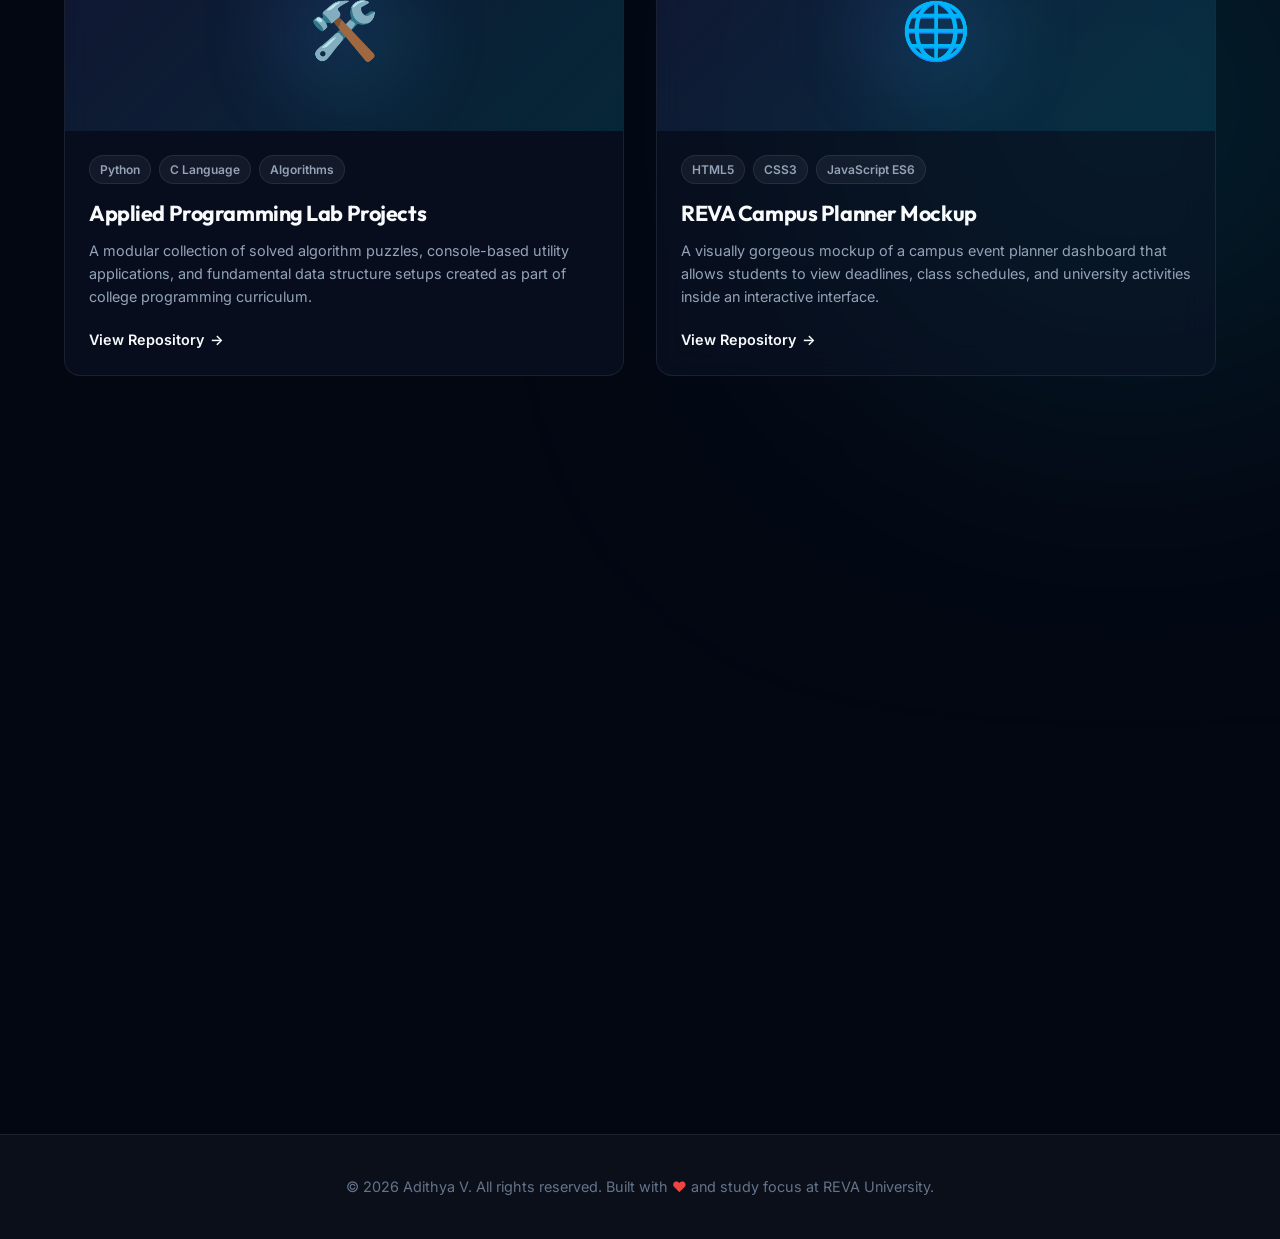
==== commit 188909ce: "Update Academics section with High School and PU details" ====
--- a/index.html
+++ b/index.html
@@ -140,15 +140,28 @@
           </div>
         </div>
 
-        <!-- High School / PU -->
+        <!-- Pre-University -->
         <div class="timeline-item">
           <div class="timeline-dot" aria-hidden="true"></div>
           <div class="timeline-card" id="timeline-puc-card">
-            <span class="timeline-date">Completed 2025</span>
-            <h3 class="timeline-title">Pre-University College / Secondary Education</h3>
-            <h4 class="timeline-subtitle">Science &amp; Mathematics Stream</h4>
+            <span class="timeline-date">2023 - 2025</span>
+            <h3 class="timeline-title">Pre-University Education</h3>
+            <h4 class="timeline-subtitle">Vidyanidhi PU College, Tumakuru</h4>
             <p class="timeline-desc">
-              Aquired foundational skills in analytical subjects including Physics, Chemistry, Mathematics, and Computer Science, establishing a strong background for university level computing coursework.
+              Completed Pre-University education in the Science and Mathematics stream. Acquired foundational skills in analytical subjects including Physics, Chemistry, Mathematics, and Computer Science.
+            </p>
+          </div>
+        </div>
+
+        <!-- High School -->
+        <div class="timeline-item">
+          <div class="timeline-dot" aria-hidden="true"></div>
+          <div class="timeline-card" id="timeline-school-card">
+            <span class="timeline-date">Completed 2023</span>
+            <h3 class="timeline-title">High School Education</h3>
+            <h4 class="timeline-subtitle">Prudence International School</h4>
+            <p class="timeline-desc">
+              Completed secondary education with a strong focus on core sciences, mathematics, and building primary analytical and communication skills.
             </p>
           </div>
         </div>
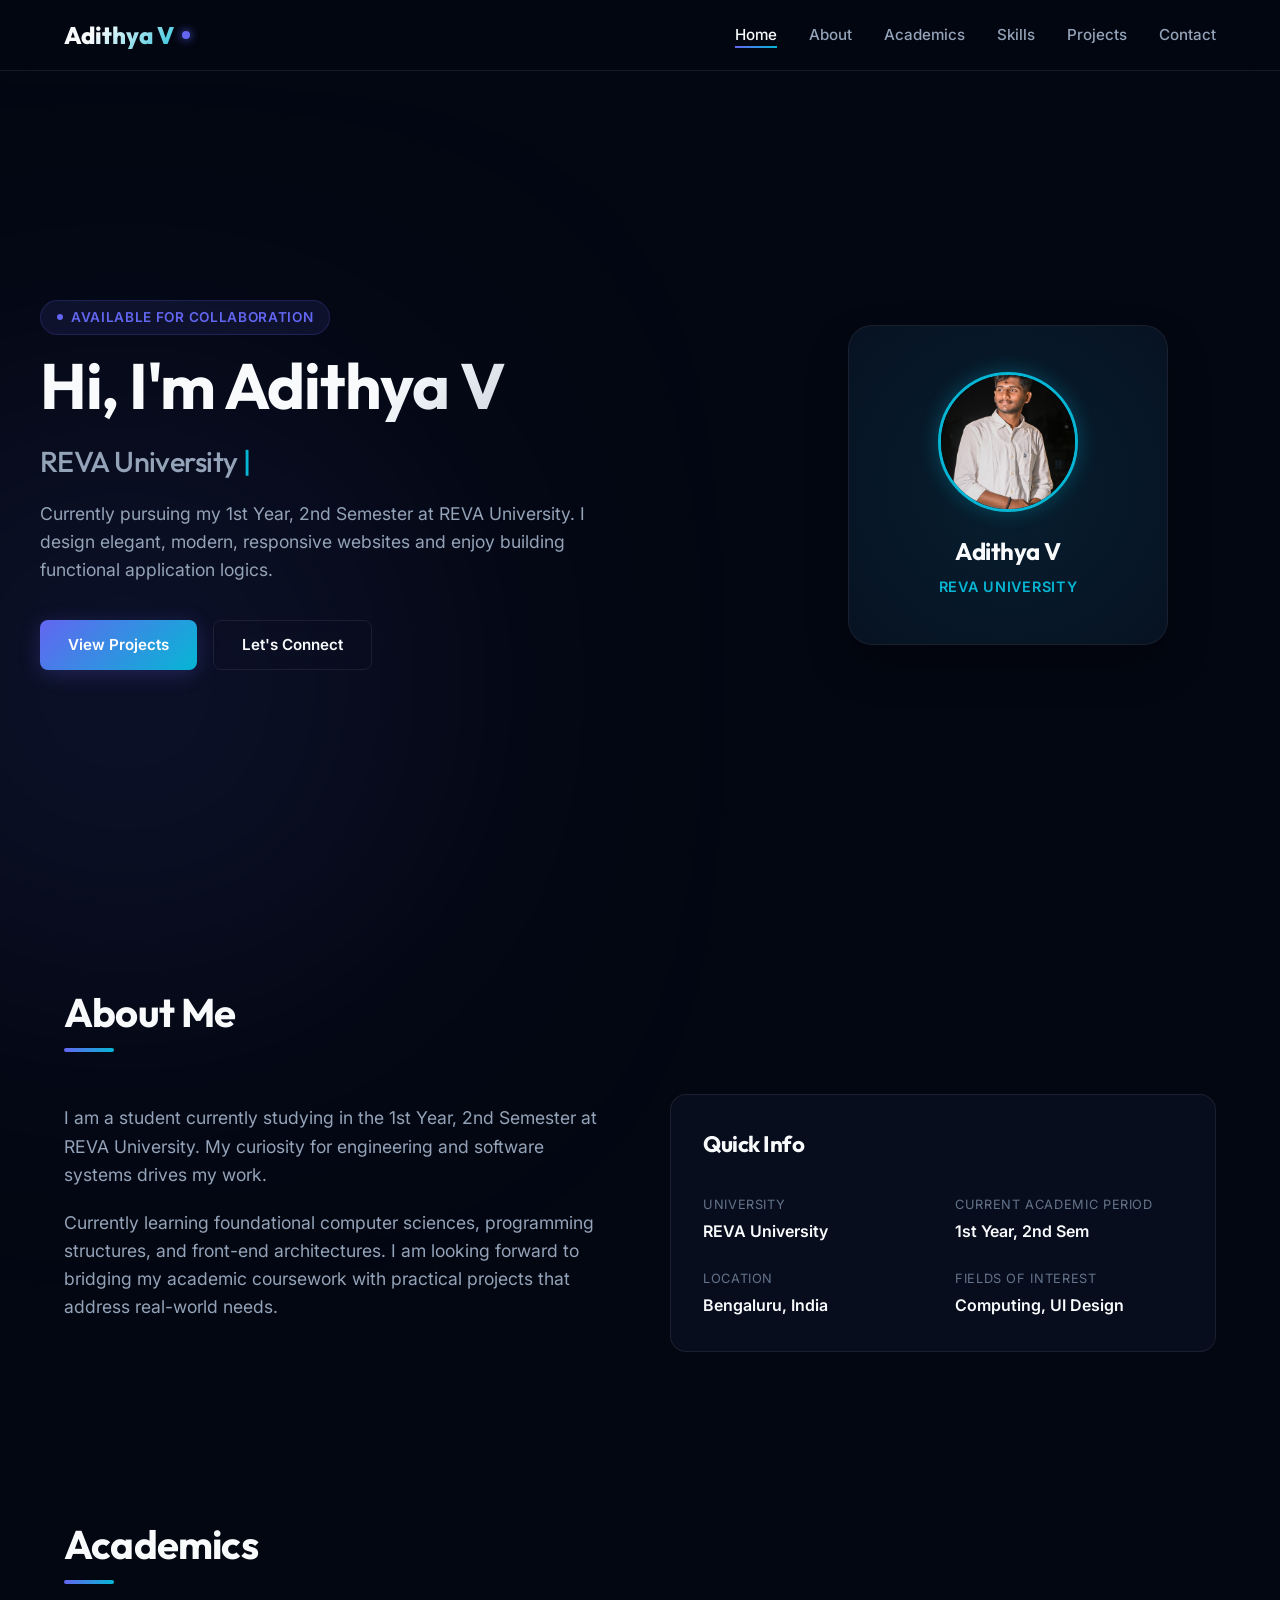
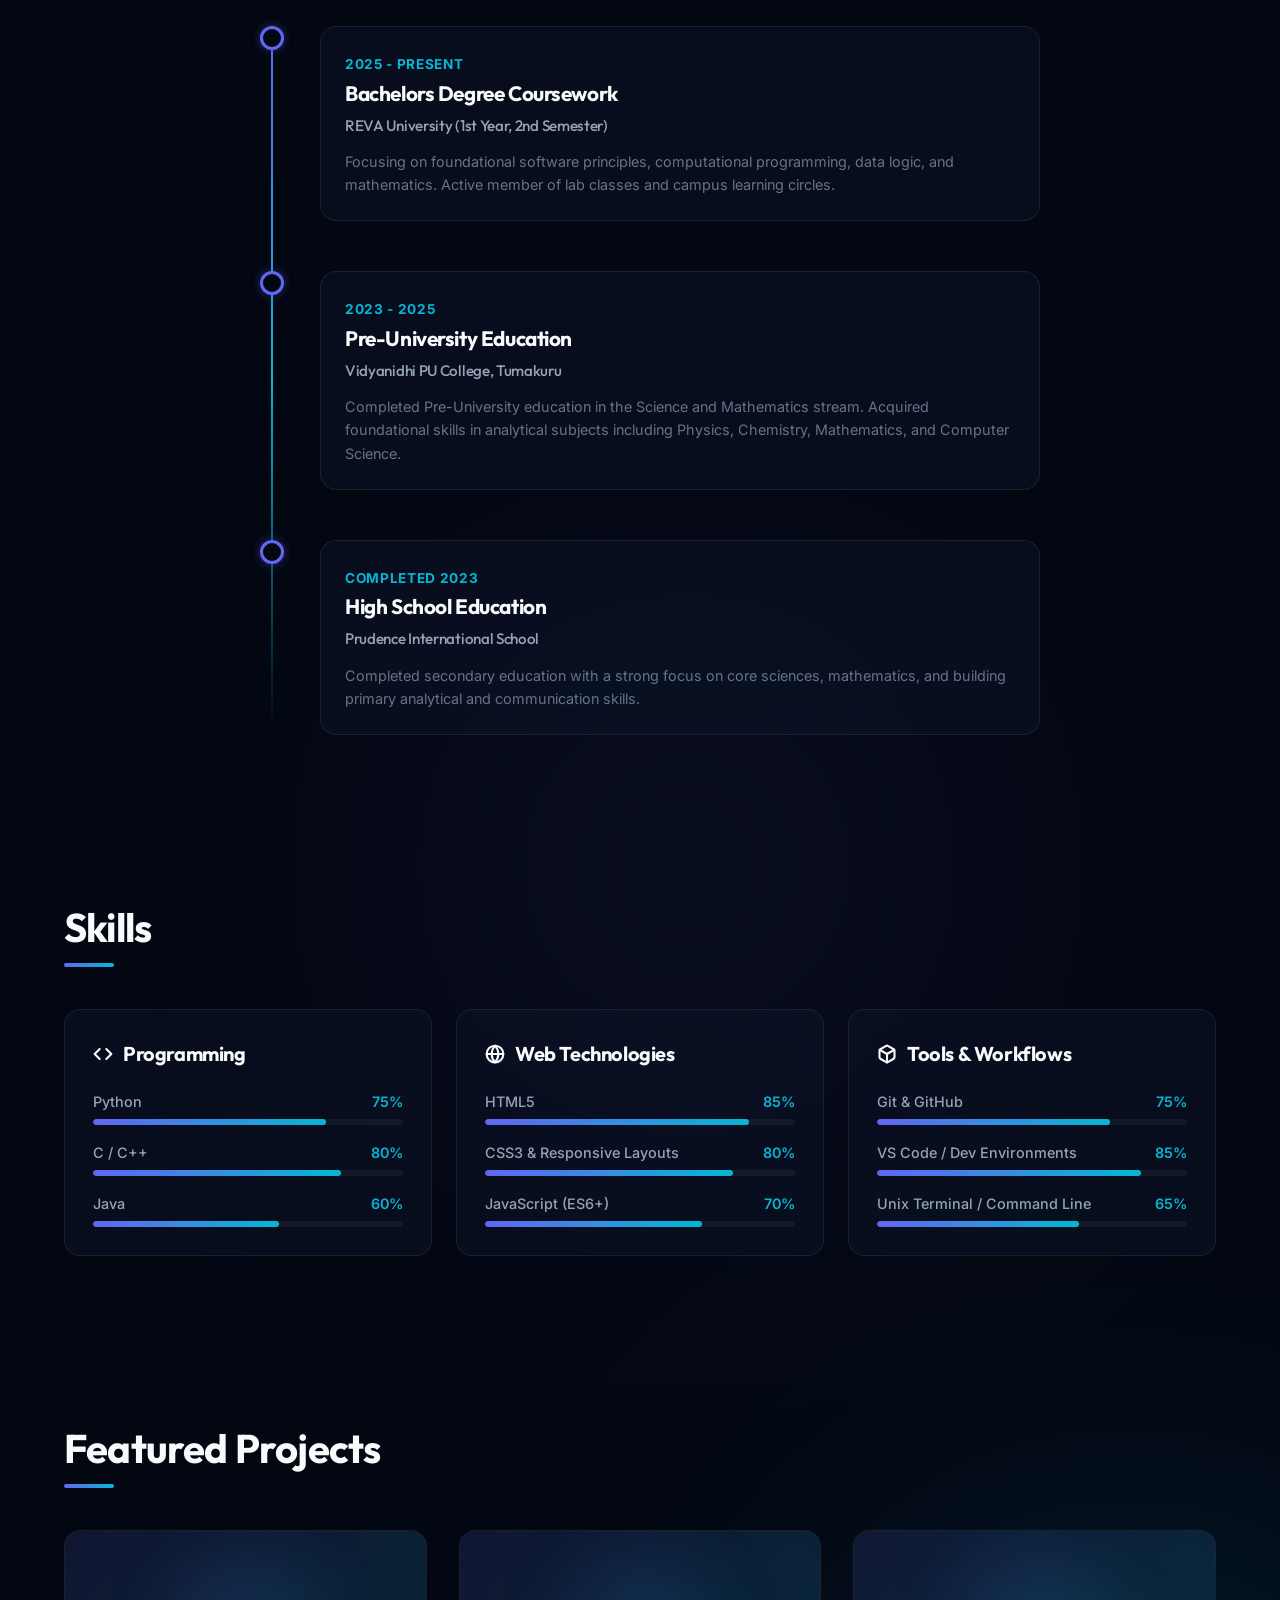
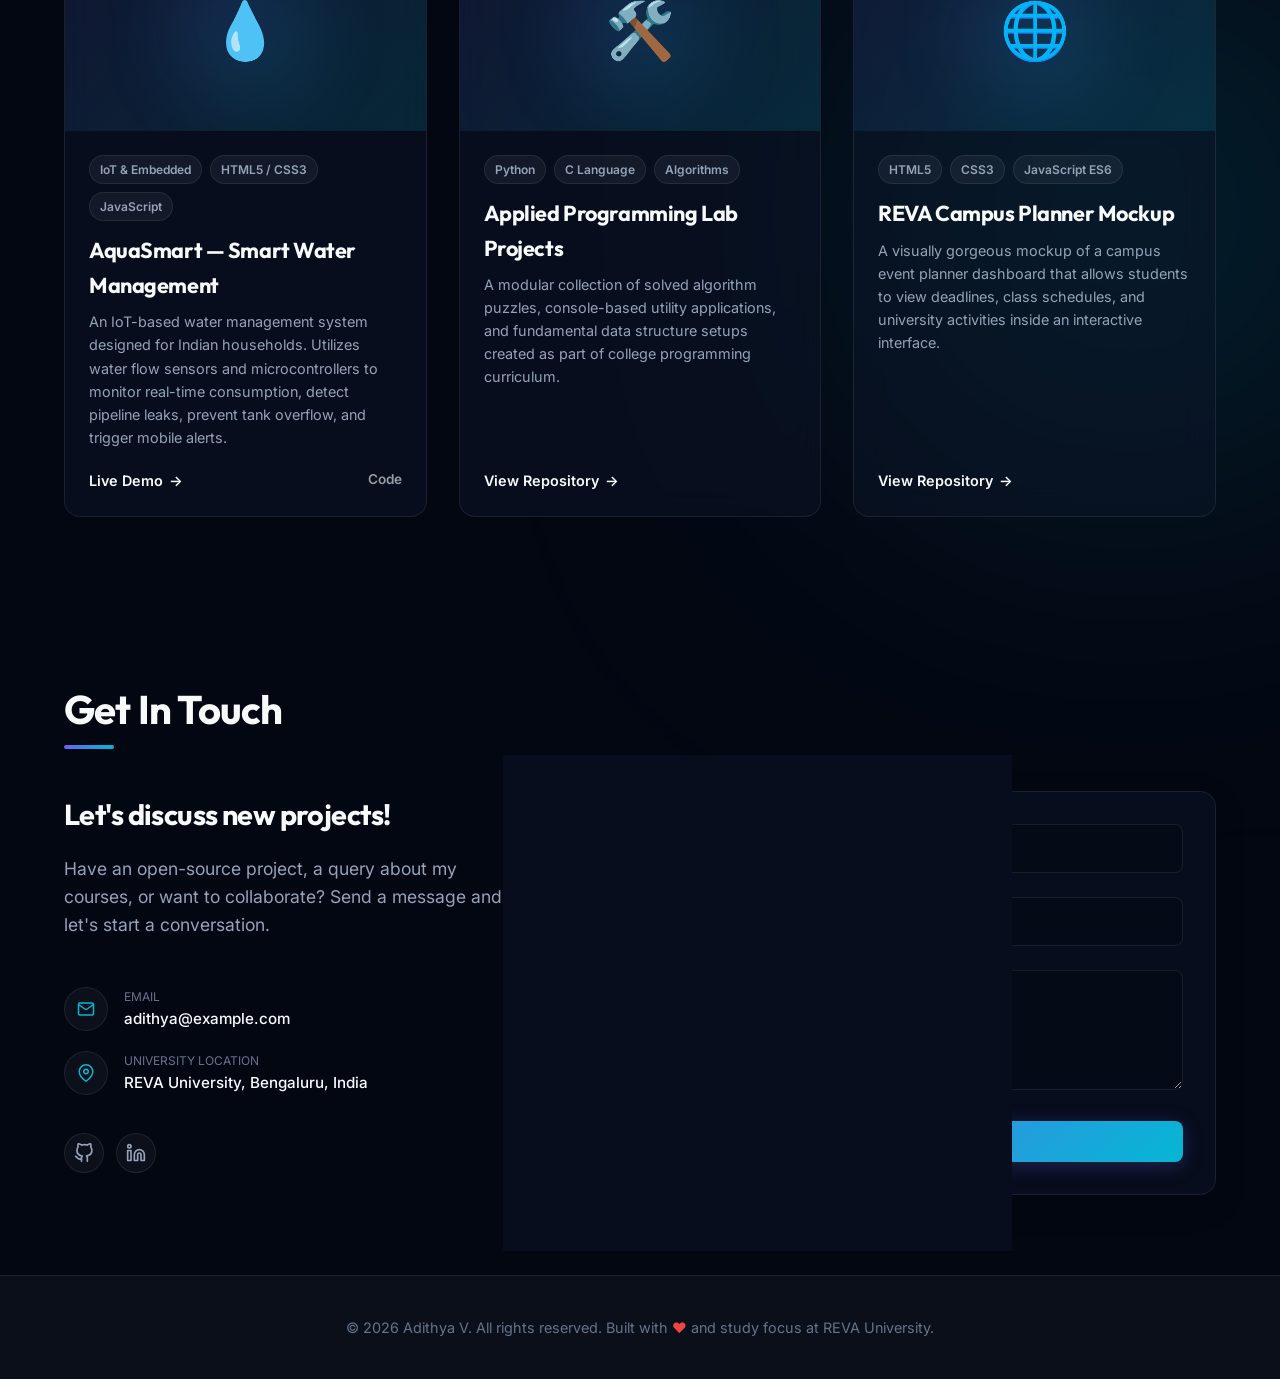
==== commit aba9599d: "Add AquaSmart project showcase to portfolio with dashboard demo and update responsive grid layout" ====
--- a/index.html
+++ b/index.html
@@ -306,8 +306,35 @@
       
       <div class="projects-grid reveal">
         
-        <!-- Project 1 -->
-        <article class="project-card" id="project-card-1">
+        <!-- Project 1: AquaSmart Smart Water Management -->
+        <article class="project-card" id="project-card-aquasmart">
+          <div class="project-visual">
+            <div class="project-icon" aria-hidden="true">💧</div>
+          </div>
+          <div class="project-body">
+            <div class="project-tags">
+              <span class="project-tag">IoT &amp; Embedded</span>
+              <span class="project-tag">HTML5 / CSS3</span>
+              <span class="project-tag">JavaScript</span>
+            </div>
+            <h3 class="project-title">AquaSmart — Smart Water Management</h3>
+            <p class="project-desc">
+              An IoT-based water management system designed for Indian households. Utilizes water flow sensors and microcontrollers to monitor real-time consumption, detect pipeline leaks, prevent tank overflow, and trigger mobile alerts.
+            </p>
+            <div style="margin-top: auto; display: flex; justify-content: space-between; align-items: center;">
+              <a href="AquaSmart.html" target="_blank" class="project-link" id="project-aquasmart-demo">
+                Live Demo
+                <span aria-hidden="true">&rarr;</span>
+              </a>
+              <a href="https://github.com" target="_blank" rel="noopener noreferrer" class="project-link" id="project-aquasmart-code" style="font-size: 0.85rem; opacity: 0.6;">
+                Code
+              </a>
+            </div>
+          </div>
+        </article>
+
+        <!-- Project 2: Lab Projects -->
+        <article class="project-card" id="project-card-2">
           <div class="project-visual">
             <div class="project-icon" aria-hidden="true">🛠️</div>
           </div>
@@ -321,15 +348,15 @@
             <p class="project-desc">
               A modular collection of solved algorithm puzzles, console-based utility applications, and fundamental data structure setups created as part of college programming curriculum.
             </p>
-            <a href="https://github.com" target="_blank" rel="noopener noreferrer" class="project-link" id="project-1-code">
+            <a href="https://github.com" target="_blank" rel="noopener noreferrer" class="project-link" id="project-2-code">
               View Repository
               <span aria-hidden="true">&rarr;</span>
             </a>
           </div>
         </article>
 
-        <!-- Project 2 -->
-        <article class="project-card" id="project-card-2">
+        <!-- Project 3: Campus Planner Mockup -->
+        <article class="project-card" id="project-card-3">
           <div class="project-visual">
             <div class="project-icon" aria-hidden="true">🌐</div>
           </div>
@@ -343,7 +370,7 @@
             <p class="project-desc">
               A visually gorgeous mockup of a campus event planner dashboard that allows students to view deadlines, class schedules, and university activities inside an interactive interface.
             </p>
-            <a href="https://github.com" target="_blank" rel="noopener noreferrer" class="project-link" id="project-2-code">
+            <a href="https://github.com" target="_blank" rel="noopener noreferrer" class="project-link" id="project-3-code">
               View Repository
               <span aria-hidden="true">&rarr;</span>
             </a>
--- a/style.css
+++ b/style.css
@@ -669,7 +669,7 @@
 /* --- PROJECTS SECTION --- */
 .projects-grid {
   display: grid;
-  grid-template-columns: repeat(2, 1fr);
+  grid-template-columns: repeat(auto-fit, minmax(320px, 1fr));
   gap: 32px;
 }
 
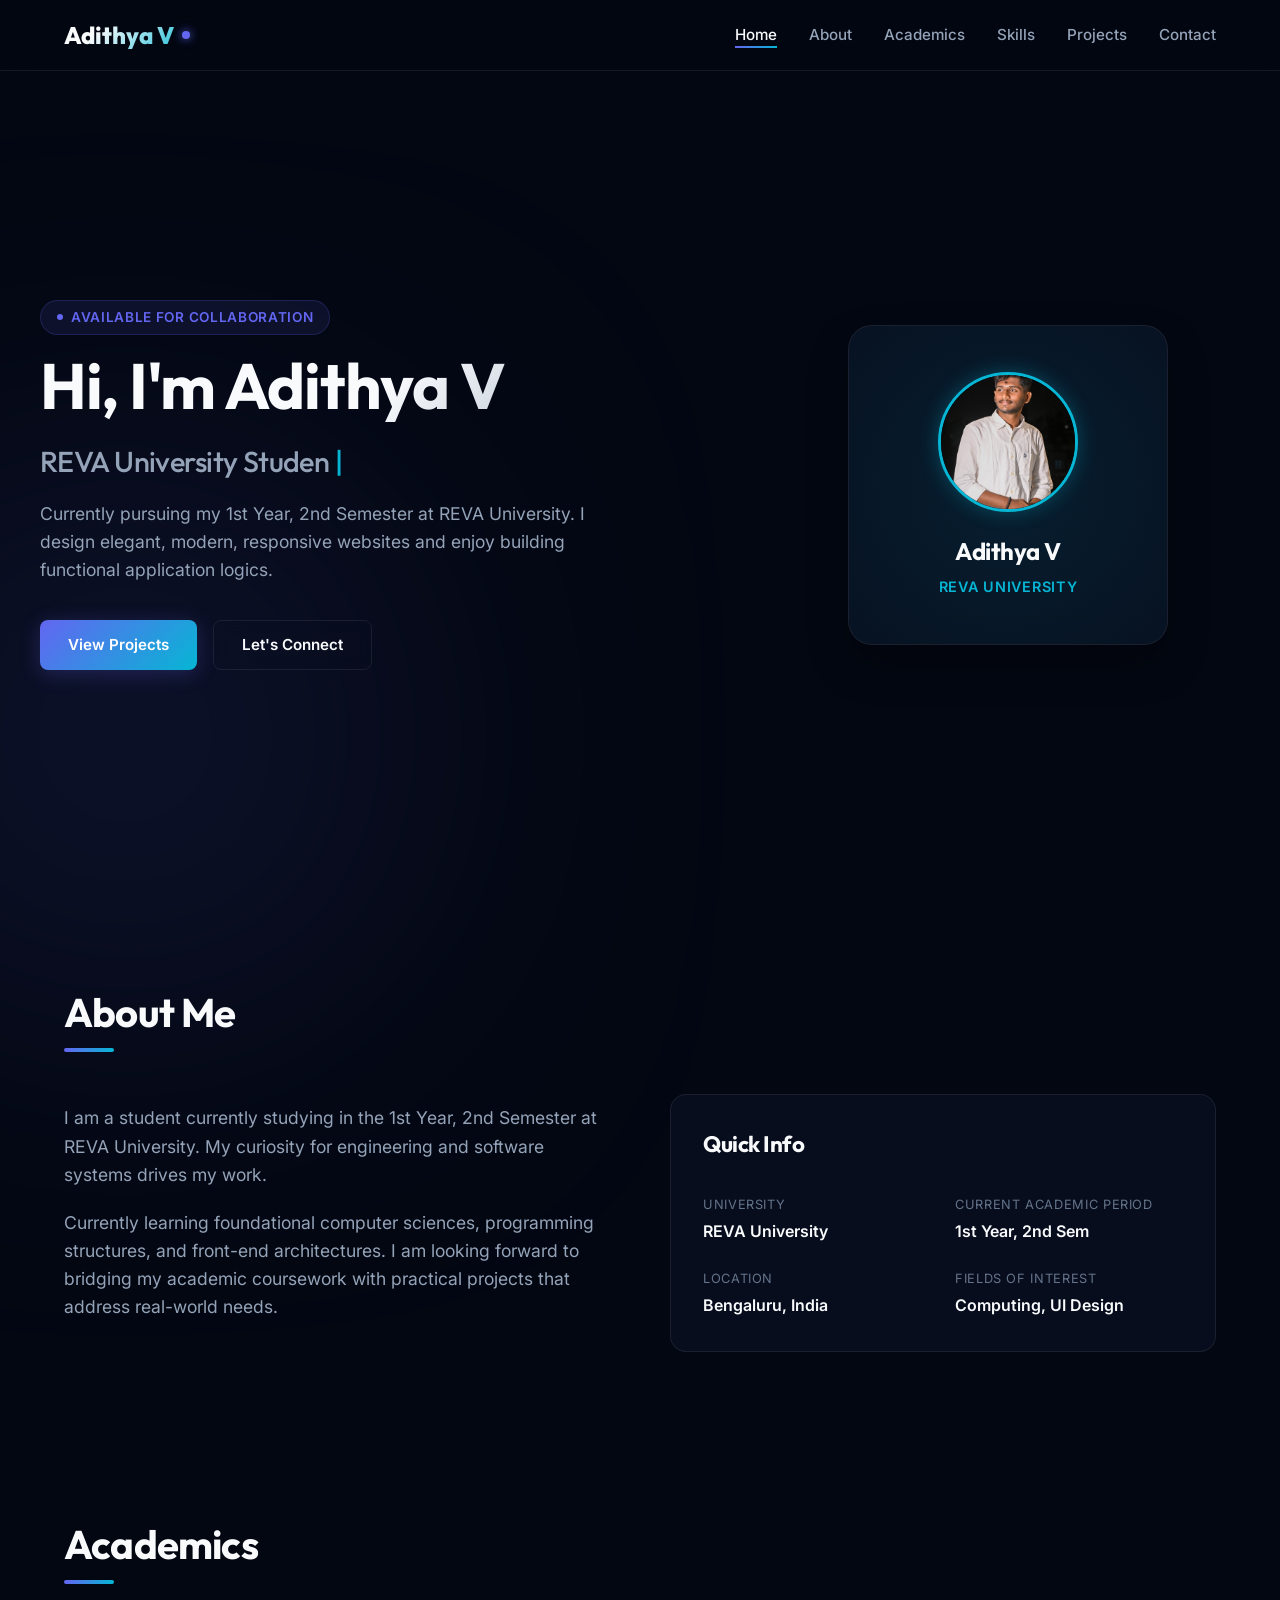
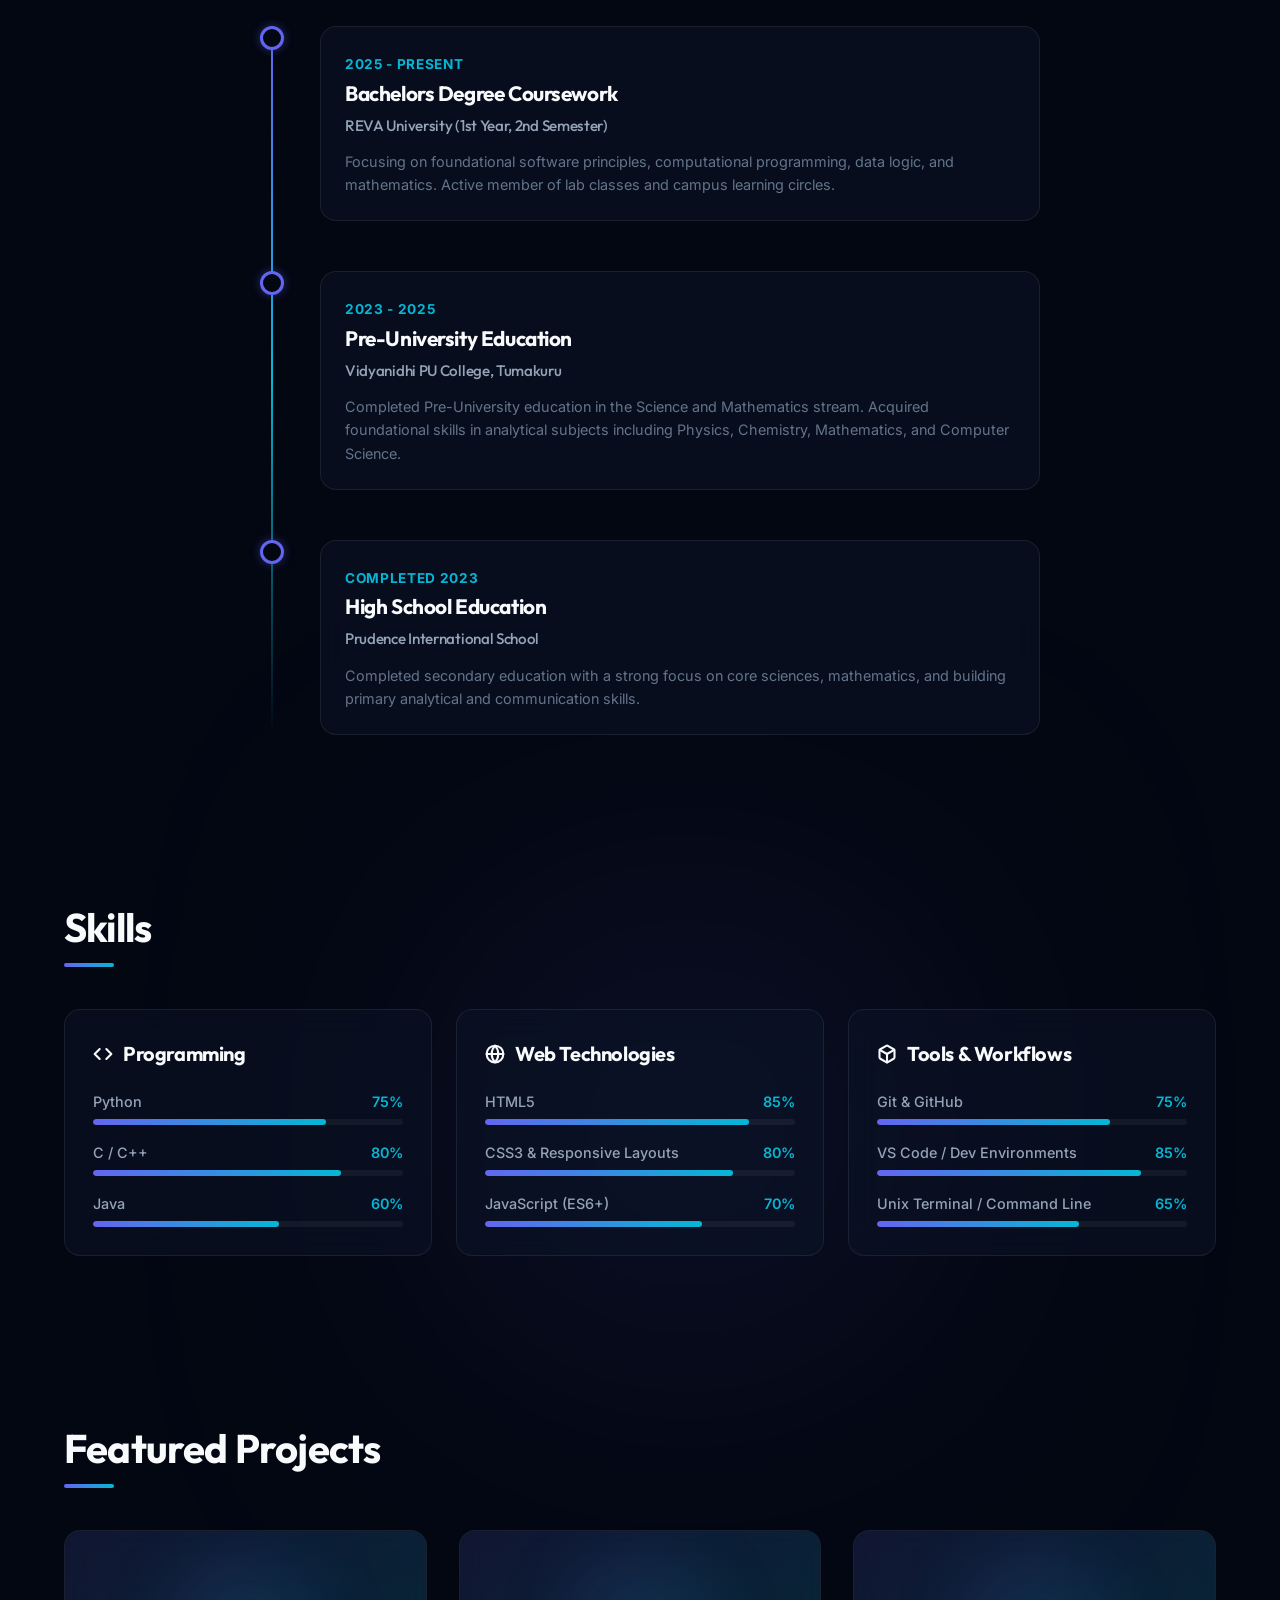
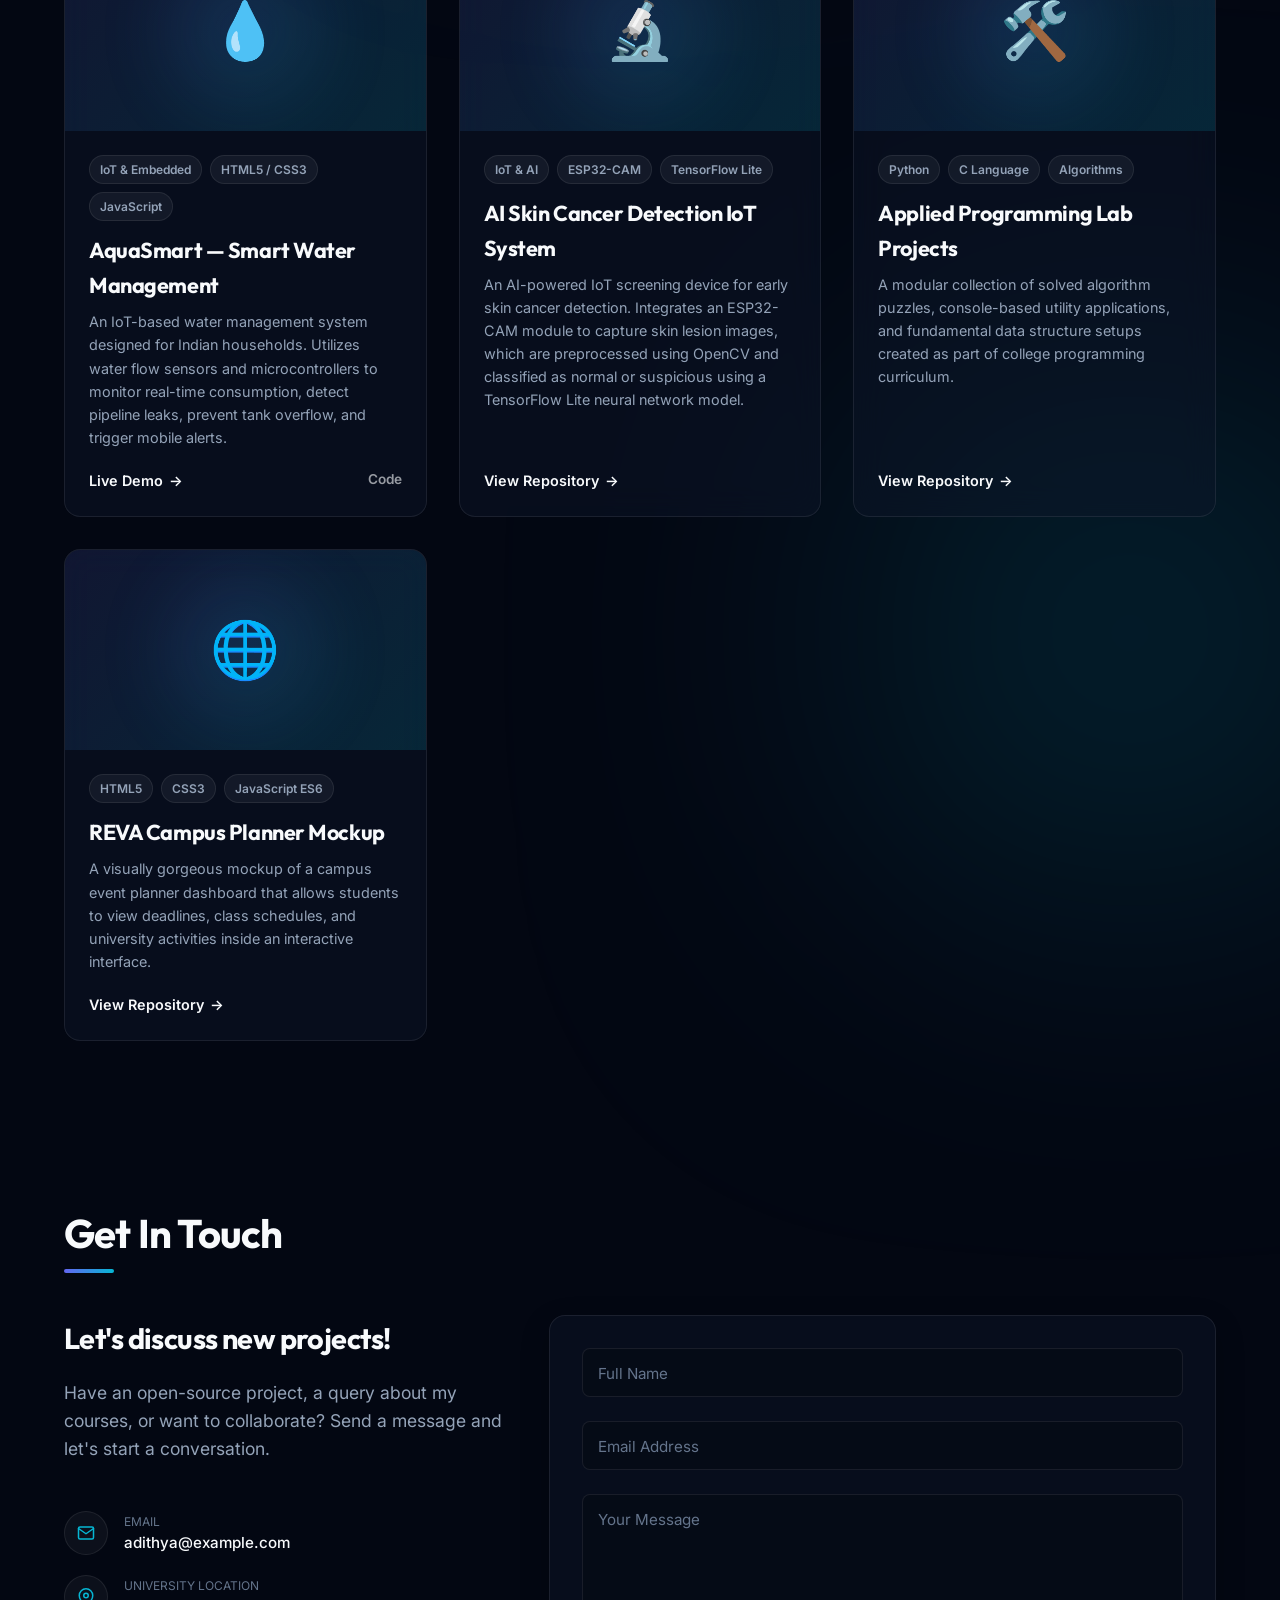
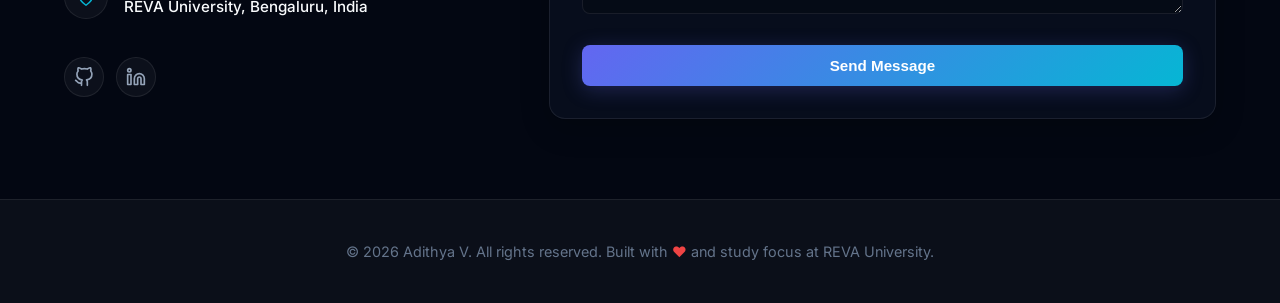
==== commit 605e10af: "Add Skin Cancer Detection IoT project showcase to portfolio" ====
--- a/index.html
+++ b/index.html
@@ -333,8 +333,30 @@
           </div>
         </article>
 
-        <!-- Project 2: Lab Projects -->
-        <article class="project-card" id="project-card-2">
+        <!-- Project 2: IoT Skin Cancer Detection -->
+        <article class="project-card" id="project-card-skincancer">
+          <div class="project-visual">
+            <div class="project-icon" aria-hidden="true">🔬</div>
+          </div>
+          <div class="project-body">
+            <div class="project-tags">
+              <span class="project-tag">IoT &amp; AI</span>
+              <span class="project-tag">ESP32-CAM</span>
+              <span class="project-tag">TensorFlow Lite</span>
+            </div>
+            <h3 class="project-title">AI Skin Cancer Detection IoT System</h3>
+            <p class="project-desc">
+              An AI-powered IoT screening device for early skin cancer detection. Integrates an ESP32-CAM module to capture skin lesion images, which are preprocessed using OpenCV and classified as normal or suspicious using a TensorFlow Lite neural network model.
+            </p>
+            <a href="https://github.com" target="_blank" rel="noopener noreferrer" class="project-link" id="project-skincancer-code" style="margin-top: auto;">
+              View Repository
+              <span aria-hidden="true">&rarr;</span>
+            </a>
+          </div>
+        </article>
+
+        <!-- Project 3: Lab Projects -->
+        <article class="project-card" id="project-card-3">
           <div class="project-visual">
             <div class="project-icon" aria-hidden="true">🛠️</div>
           </div>
@@ -348,15 +370,15 @@
             <p class="project-desc">
               A modular collection of solved algorithm puzzles, console-based utility applications, and fundamental data structure setups created as part of college programming curriculum.
             </p>
-            <a href="https://github.com" target="_blank" rel="noopener noreferrer" class="project-link" id="project-2-code">
+            <a href="https://github.com" target="_blank" rel="noopener noreferrer" class="project-link" id="project-3-code" style="margin-top: auto;">
               View Repository
               <span aria-hidden="true">&rarr;</span>
             </a>
           </div>
         </article>
 
-        <!-- Project 3: Campus Planner Mockup -->
-        <article class="project-card" id="project-card-3">
+        <!-- Project 4: Campus Planner Mockup -->
+        <article class="project-card" id="project-card-4">
           <div class="project-visual">
             <div class="project-icon" aria-hidden="true">🌐</div>
           </div>
@@ -370,7 +392,7 @@
             <p class="project-desc">
               A visually gorgeous mockup of a campus event planner dashboard that allows students to view deadlines, class schedules, and university activities inside an interactive interface.
             </p>
-            <a href="https://github.com" target="_blank" rel="noopener noreferrer" class="project-link" id="project-3-code">
+            <a href="https://github.com" target="_blank" rel="noopener noreferrer" class="project-link" id="project-4-code" style="margin-top: auto;">
               View Repository
               <span aria-hidden="true">&rarr;</span>
             </a>
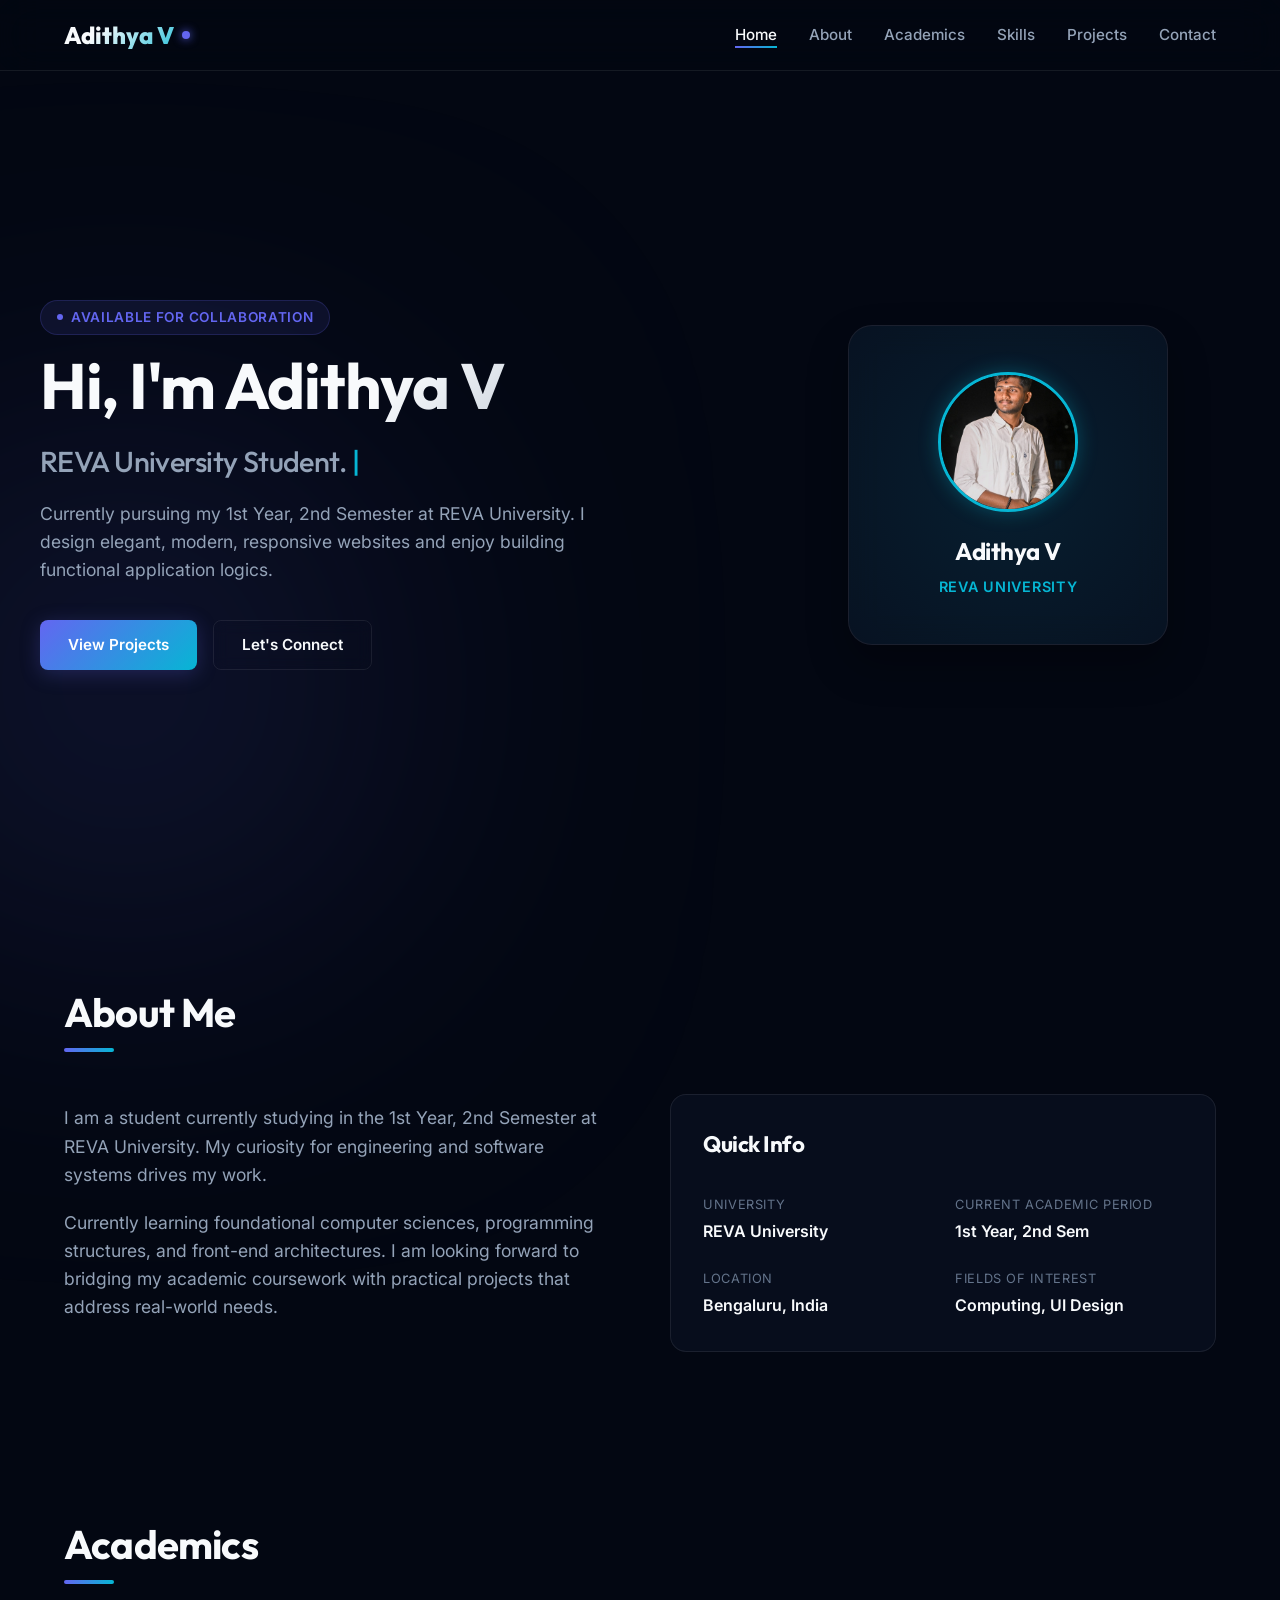
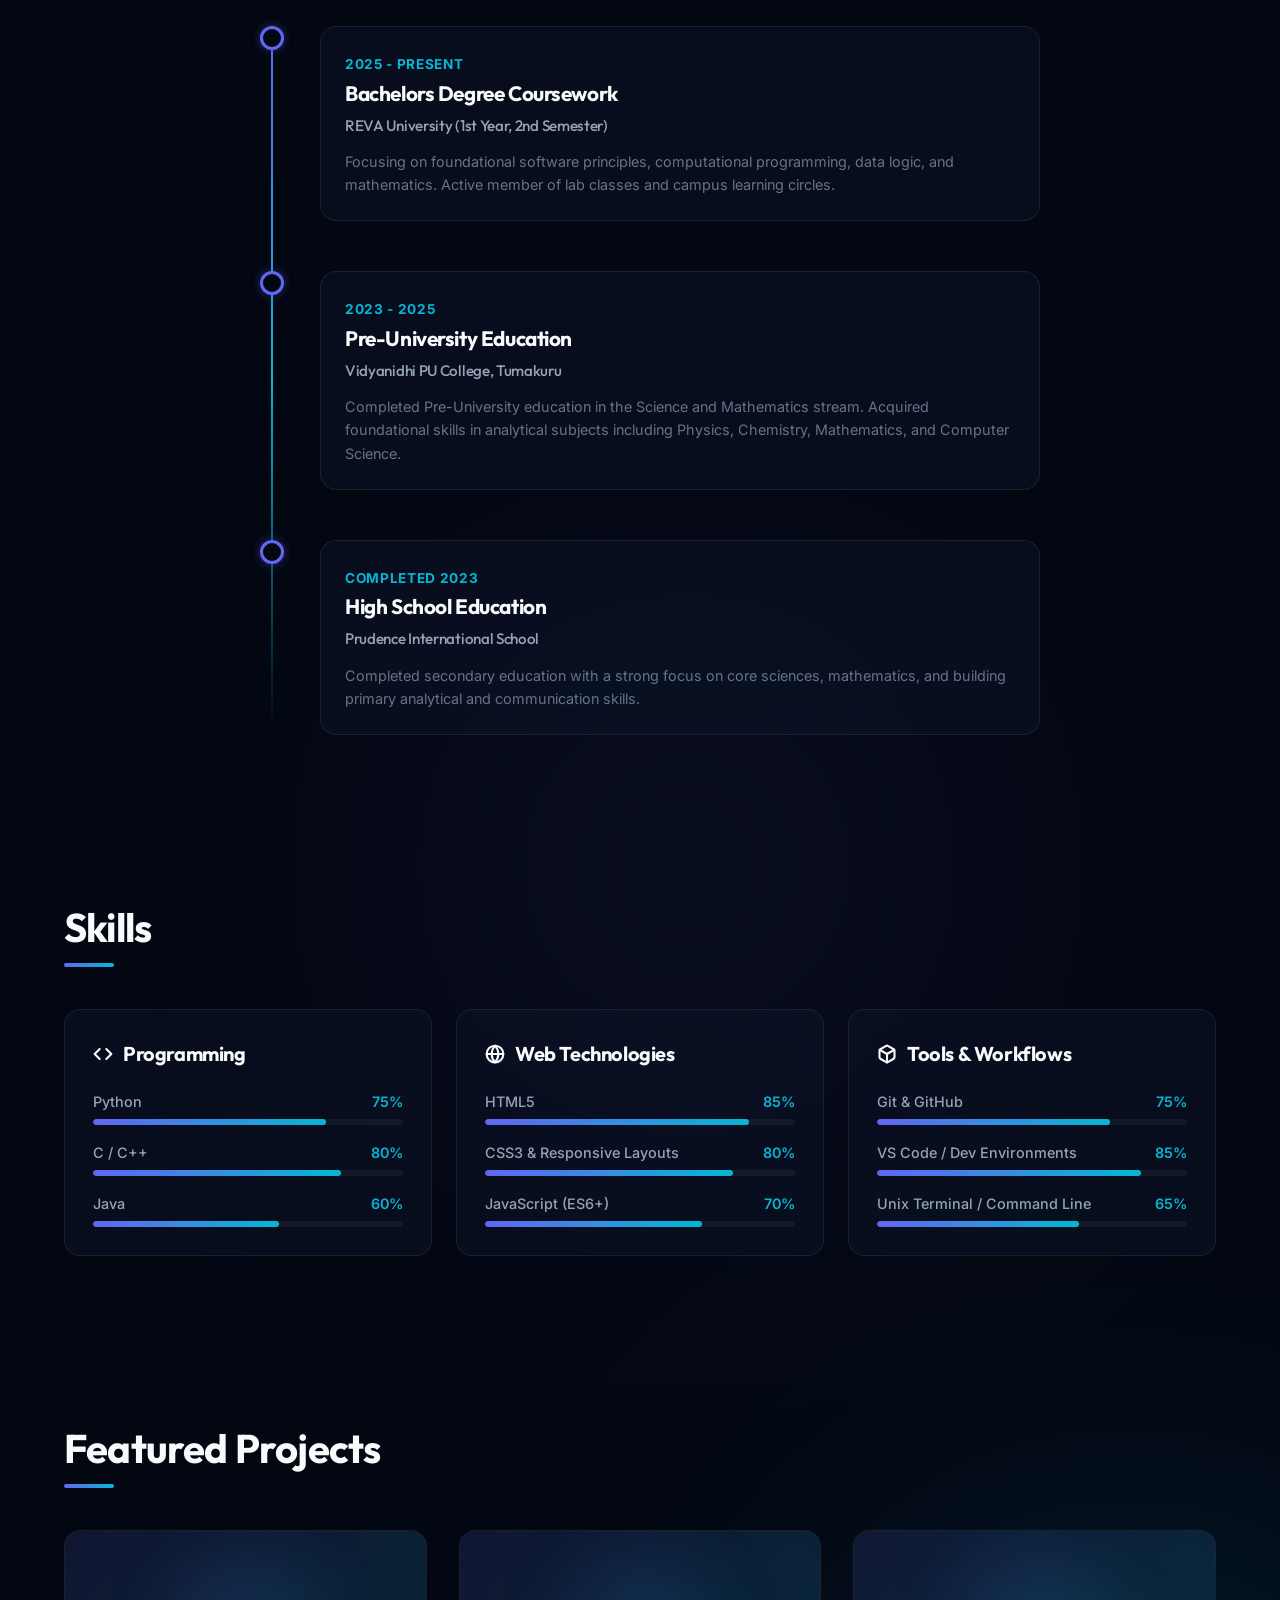
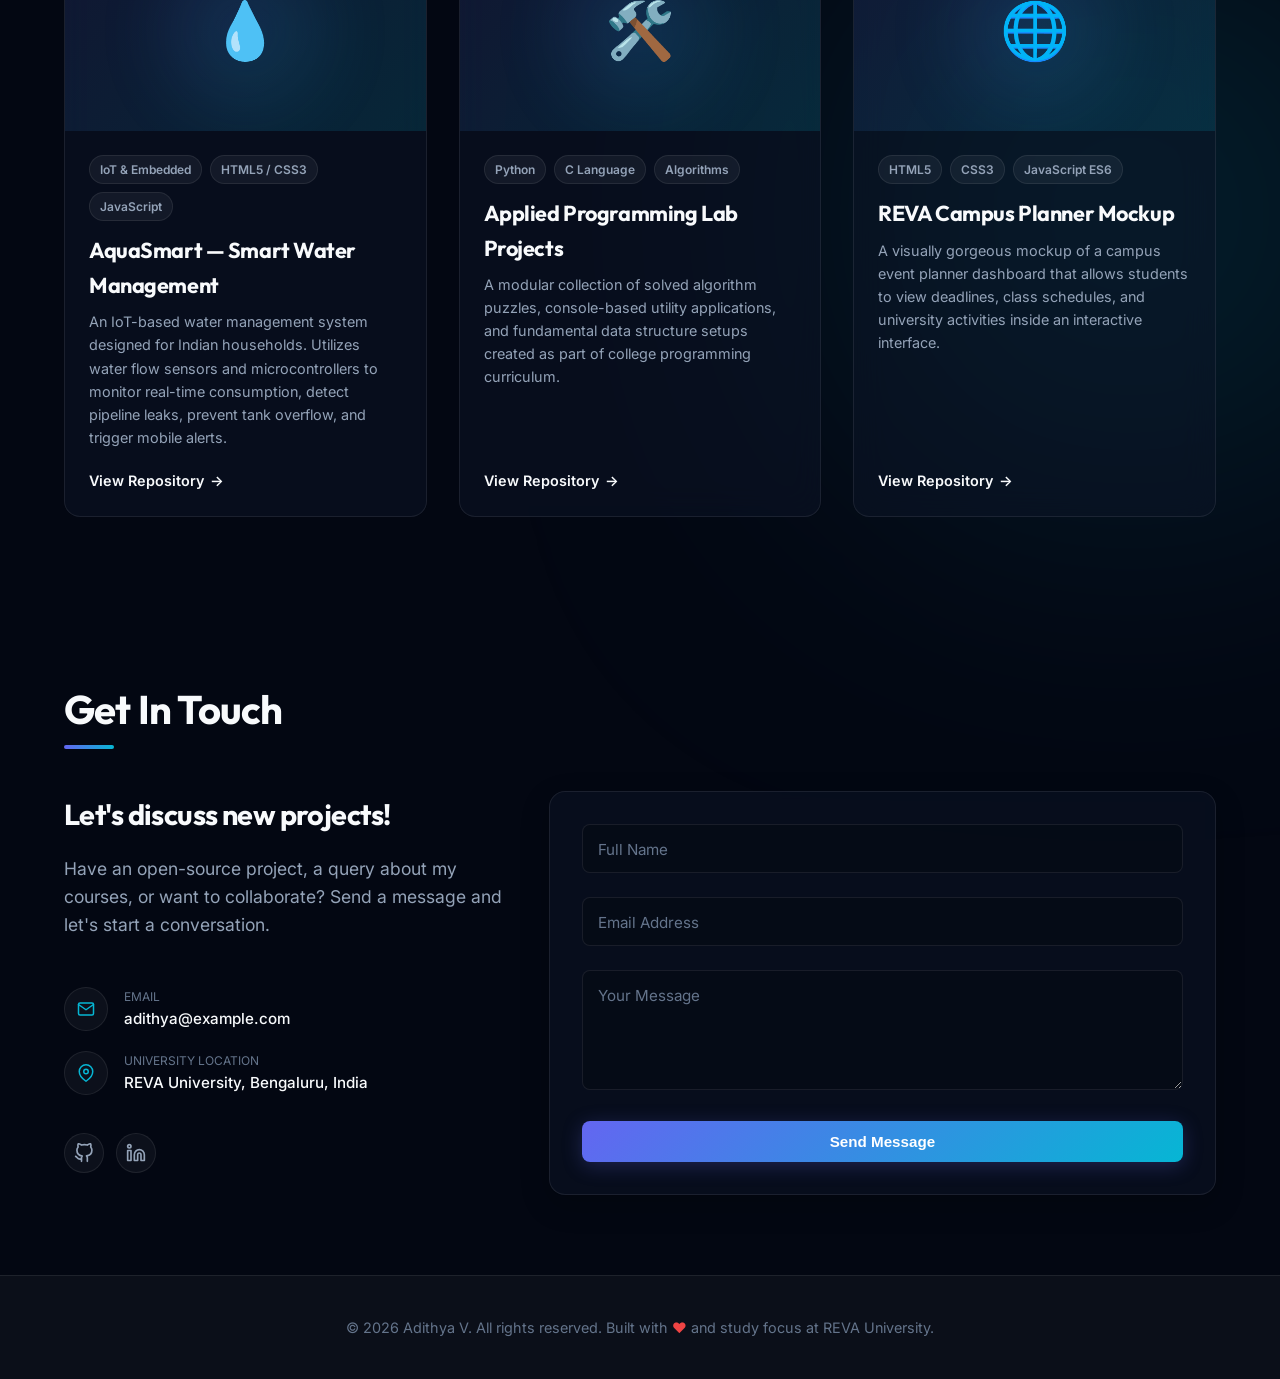
==== commit 154d44b3: "Remove Skin Cancer Detection project, Ignite milestone 2 ppt and AquaSmart.html from repository, and" ====
--- a/index.html
+++ b/index.html
@@ -321,42 +321,15 @@
             <p class="project-desc">
               An IoT-based water management system designed for Indian households. Utilizes water flow sensors and microcontrollers to monitor real-time consumption, detect pipeline leaks, prevent tank overflow, and trigger mobile alerts.
             </p>
-            <div style="margin-top: auto; display: flex; justify-content: space-between; align-items: center;">
-              <a href="AquaSmart.html" target="_blank" class="project-link" id="project-aquasmart-demo">
-                Live Demo
-                <span aria-hidden="true">&rarr;</span>
-              </a>
-              <a href="https://github.com" target="_blank" rel="noopener noreferrer" class="project-link" id="project-aquasmart-code" style="font-size: 0.85rem; opacity: 0.6;">
-                Code
-              </a>
-            </div>
-          </div>
-        </article>
-
-        <!-- Project 2: IoT Skin Cancer Detection -->
-        <article class="project-card" id="project-card-skincancer">
-          <div class="project-visual">
-            <div class="project-icon" aria-hidden="true">🔬</div>
-          </div>
-          <div class="project-body">
-            <div class="project-tags">
-              <span class="project-tag">IoT &amp; AI</span>
-              <span class="project-tag">ESP32-CAM</span>
-              <span class="project-tag">TensorFlow Lite</span>
-            </div>
-            <h3 class="project-title">AI Skin Cancer Detection IoT System</h3>
-            <p class="project-desc">
-              An AI-powered IoT screening device for early skin cancer detection. Integrates an ESP32-CAM module to capture skin lesion images, which are preprocessed using OpenCV and classified as normal or suspicious using a TensorFlow Lite neural network model.
-            </p>
-            <a href="https://github.com" target="_blank" rel="noopener noreferrer" class="project-link" id="project-skincancer-code" style="margin-top: auto;">
+            <a href="https://github.com" target="_blank" rel="noopener noreferrer" class="project-link" id="project-aquasmart-code" style="margin-top: auto;">
               View Repository
               <span aria-hidden="true">&rarr;</span>
             </a>
           </div>
         </article>
 
-        <!-- Project 3: Lab Projects -->
-        <article class="project-card" id="project-card-3">
+        <!-- Project 2: Lab Projects -->
+        <article class="project-card" id="project-card-2">
           <div class="project-visual">
             <div class="project-icon" aria-hidden="true">🛠️</div>
           </div>
@@ -370,15 +343,15 @@
             <p class="project-desc">
               A modular collection of solved algorithm puzzles, console-based utility applications, and fundamental data structure setups created as part of college programming curriculum.
             </p>
-            <a href="https://github.com" target="_blank" rel="noopener noreferrer" class="project-link" id="project-3-code" style="margin-top: auto;">
+            <a href="https://github.com" target="_blank" rel="noopener noreferrer" class="project-link" id="project-2-code" style="margin-top: auto;">
               View Repository
               <span aria-hidden="true">&rarr;</span>
             </a>
           </div>
         </article>
 
-        <!-- Project 4: Campus Planner Mockup -->
-        <article class="project-card" id="project-card-4">
+        <!-- Project 3: Campus Planner Mockup -->
+        <article class="project-card" id="project-card-3">
           <div class="project-visual">
             <div class="project-icon" aria-hidden="true">🌐</div>
           </div>
@@ -392,7 +365,7 @@
             <p class="project-desc">
               A visually gorgeous mockup of a campus event planner dashboard that allows students to view deadlines, class schedules, and university activities inside an interactive interface.
             </p>
-            <a href="https://github.com" target="_blank" rel="noopener noreferrer" class="project-link" id="project-4-code" style="margin-top: auto;">
+            <a href="https://github.com" target="_blank" rel="noopener noreferrer" class="project-link" id="project-3-code" style="margin-top: auto;">
               View Repository
               <span aria-hidden="true">&rarr;</span>
             </a>
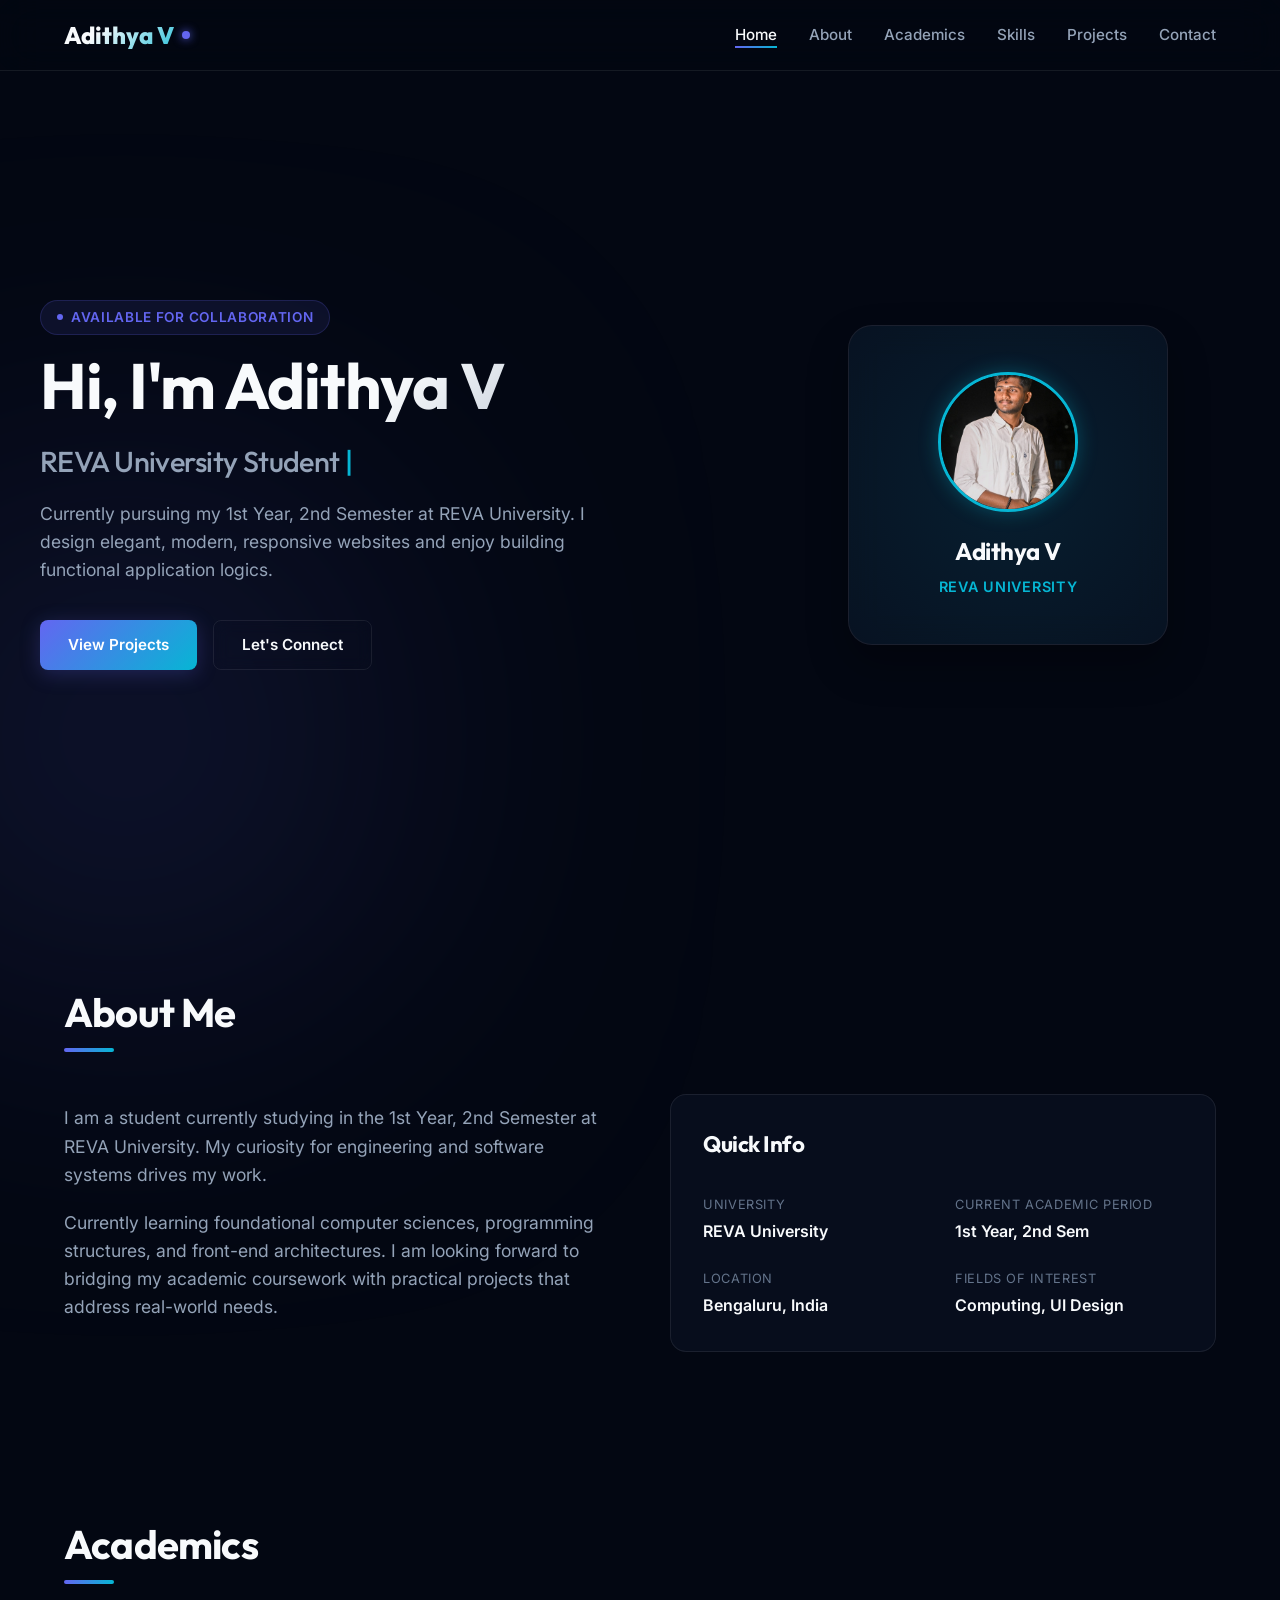
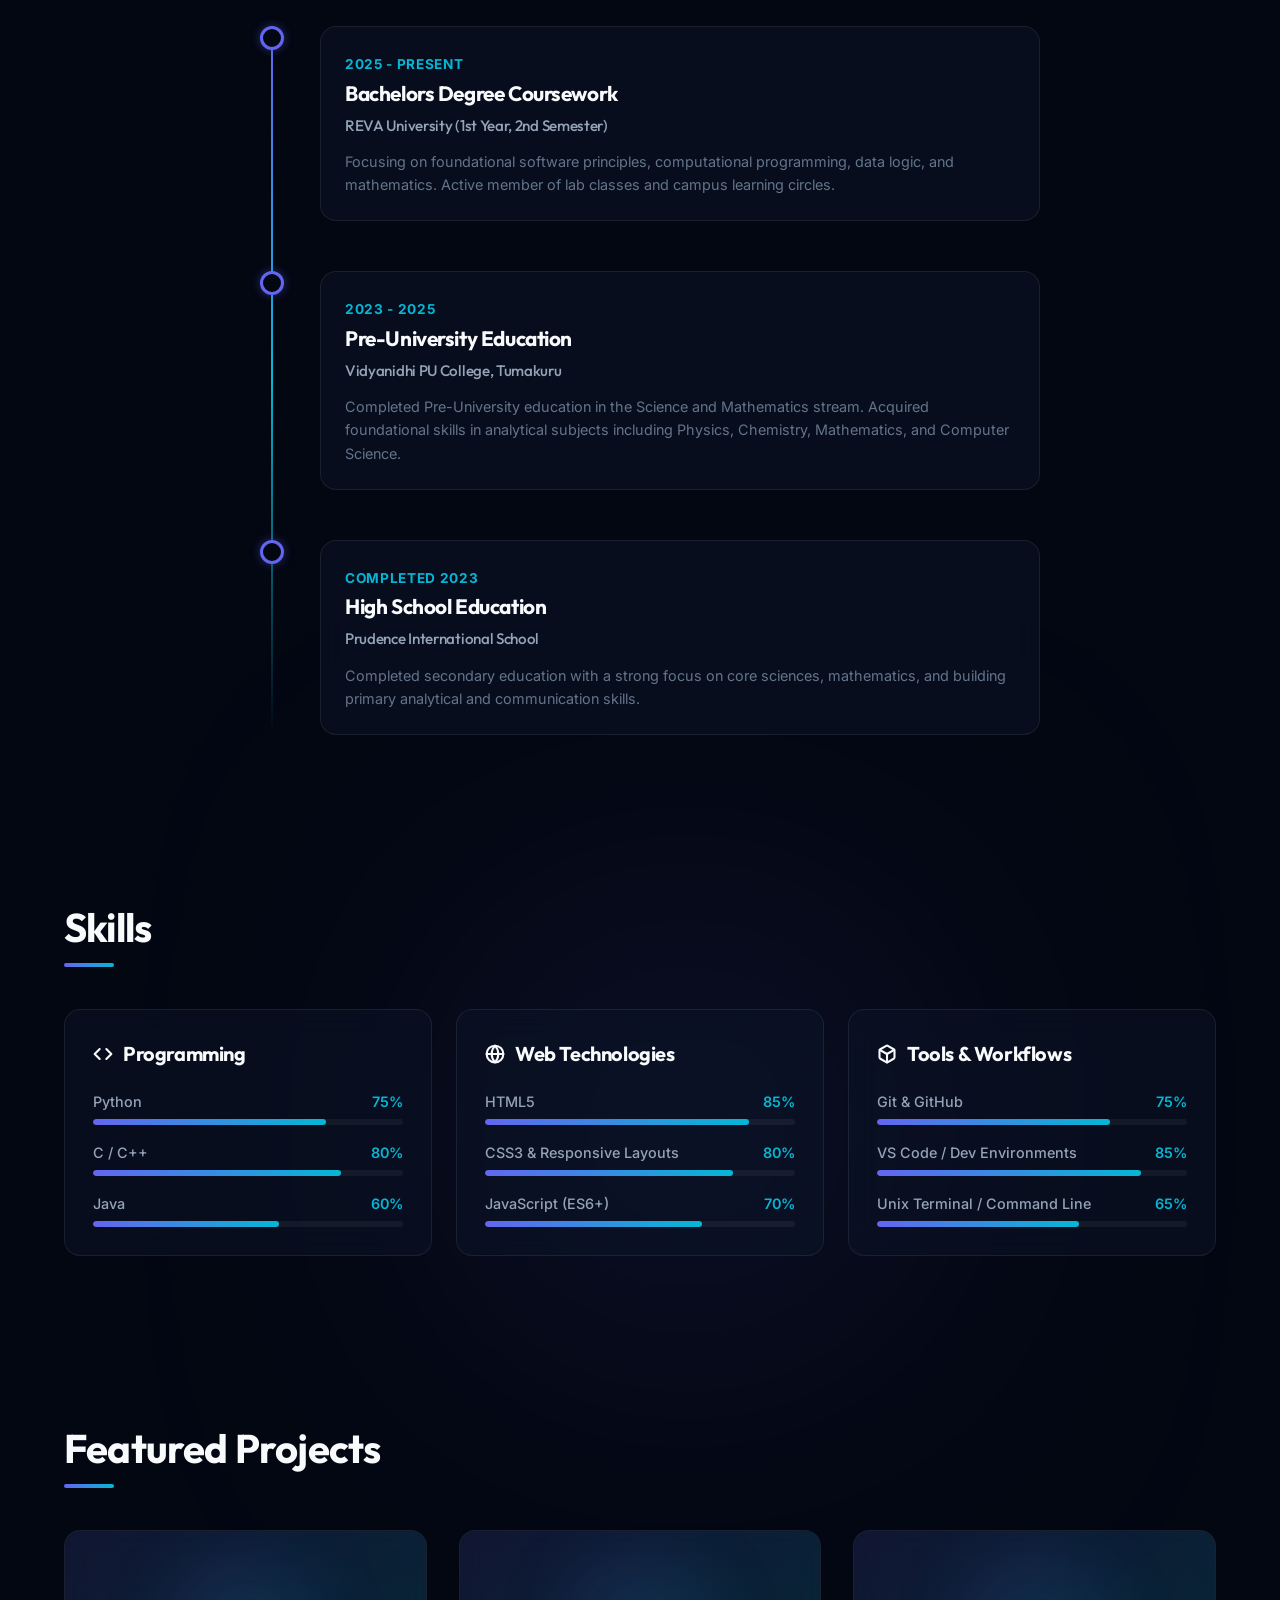
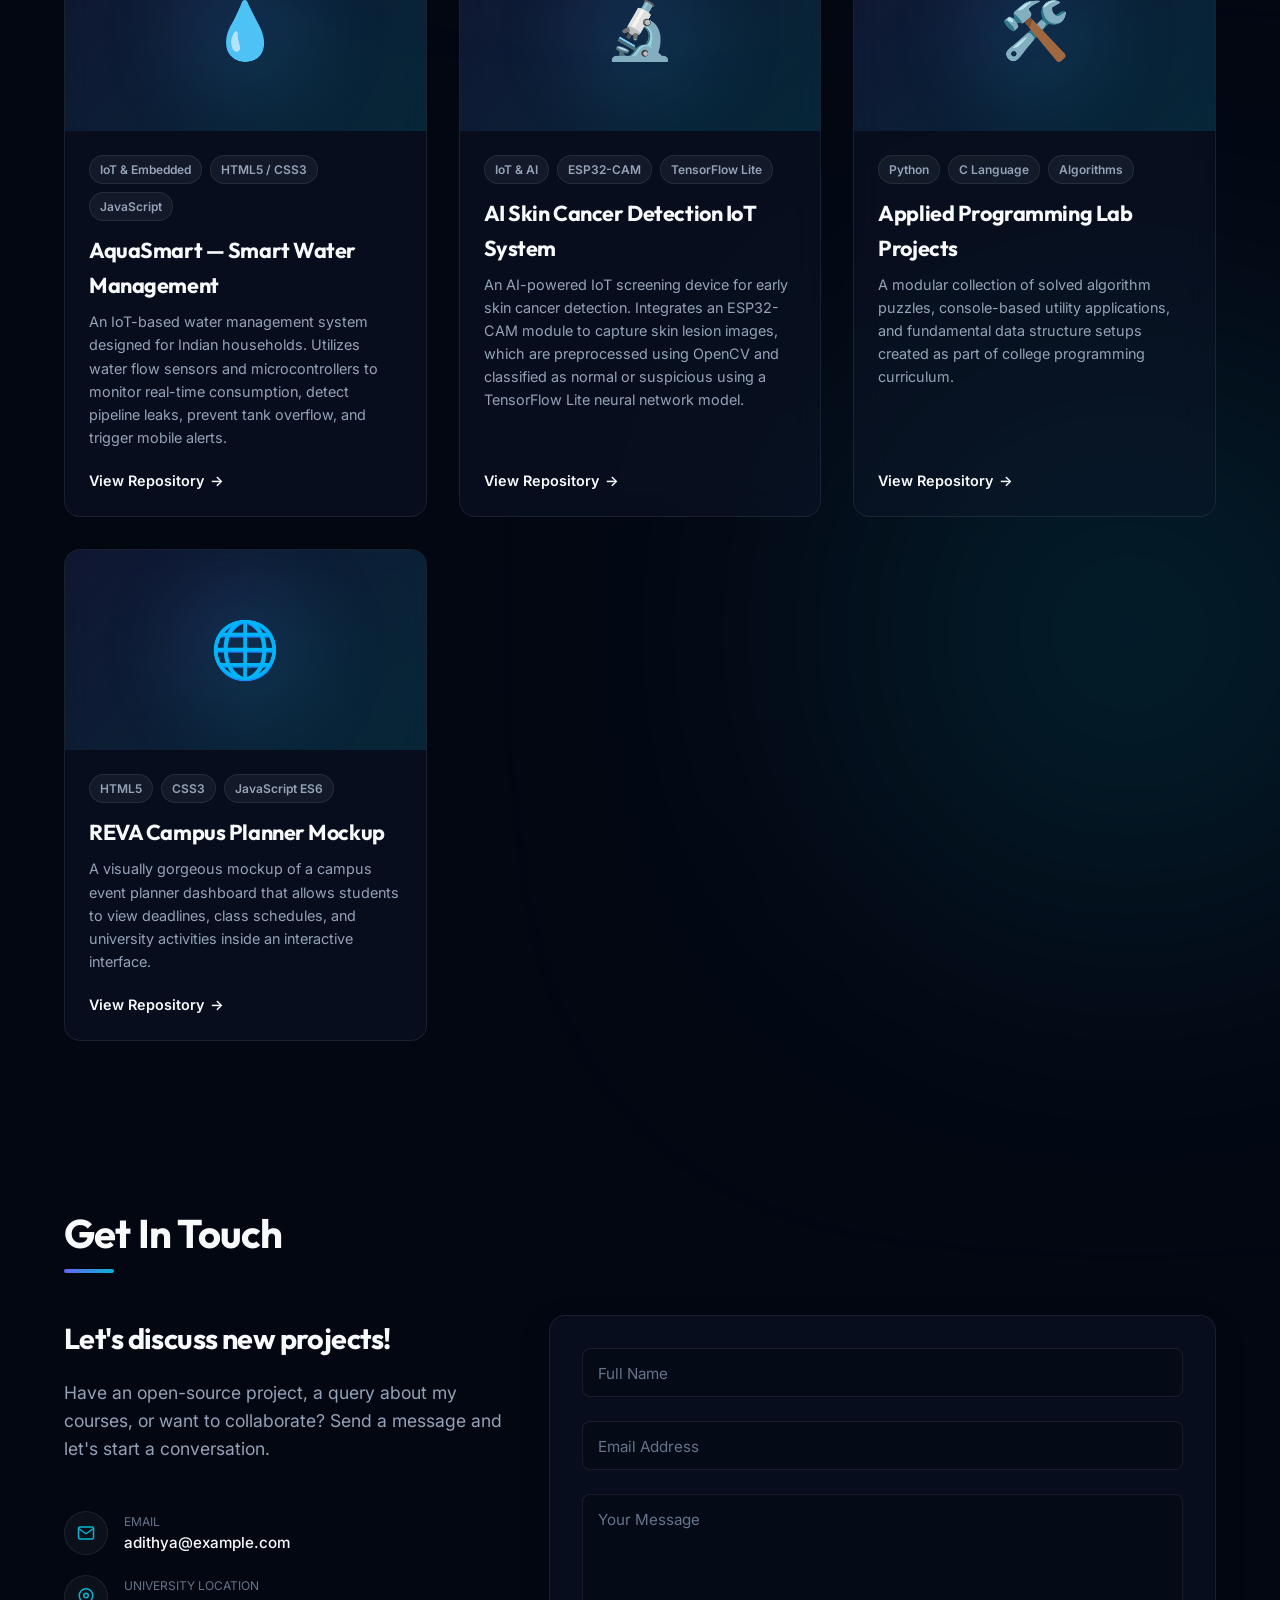
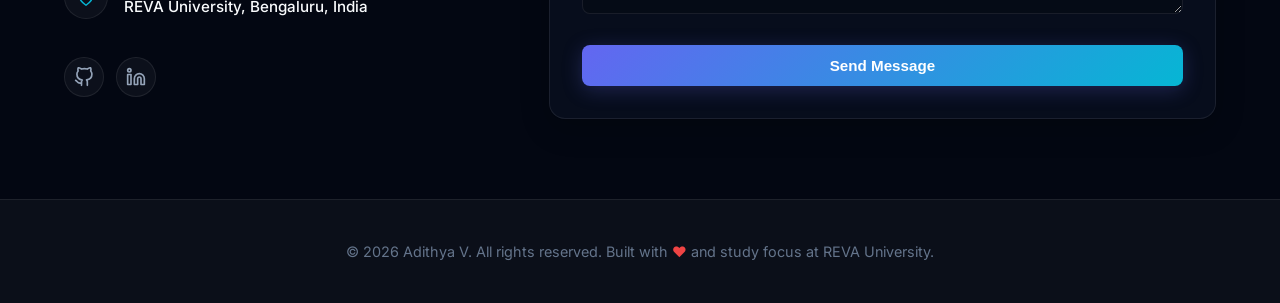
==== commit f988f3bf: "Add Skin Cancer Detection IoT project card to portfolio webpage index.html" ====
--- a/index.html
+++ b/index.html
@@ -328,8 +328,30 @@
           </div>
         </article>
 
-        <!-- Project 2: Lab Projects -->
-        <article class="project-card" id="project-card-2">
+        <!-- Project 2: IoT Skin Cancer Detection -->
+        <article class="project-card" id="project-card-skincancer">
+          <div class="project-visual">
+            <div class="project-icon" aria-hidden="true">🔬</div>
+          </div>
+          <div class="project-body">
+            <div class="project-tags">
+              <span class="project-tag">IoT &amp; AI</span>
+              <span class="project-tag">ESP32-CAM</span>
+              <span class="project-tag">TensorFlow Lite</span>
+            </div>
+            <h3 class="project-title">AI Skin Cancer Detection IoT System</h3>
+            <p class="project-desc">
+              An AI-powered IoT screening device for early skin cancer detection. Integrates an ESP32-CAM module to capture skin lesion images, which are preprocessed using OpenCV and classified as normal or suspicious using a TensorFlow Lite neural network model.
+            </p>
+            <a href="https://github.com" target="_blank" rel="noopener noreferrer" class="project-link" id="project-skincancer-code" style="margin-top: auto;">
+              View Repository
+              <span aria-hidden="true">&rarr;</span>
+            </a>
+          </div>
+        </article>
+
+        <!-- Project 3: Lab Projects -->
+        <article class="project-card" id="project-card-3">
           <div class="project-visual">
             <div class="project-icon" aria-hidden="true">🛠️</div>
           </div>
@@ -343,15 +365,15 @@
             <p class="project-desc">
               A modular collection of solved algorithm puzzles, console-based utility applications, and fundamental data structure setups created as part of college programming curriculum.
             </p>
-            <a href="https://github.com" target="_blank" rel="noopener noreferrer" class="project-link" id="project-2-code" style="margin-top: auto;">
+            <a href="https://github.com" target="_blank" rel="noopener noreferrer" class="project-link" id="project-3-code" style="margin-top: auto;">
               View Repository
               <span aria-hidden="true">&rarr;</span>
             </a>
           </div>
         </article>
 
-        <!-- Project 3: Campus Planner Mockup -->
-        <article class="project-card" id="project-card-3">
+        <!-- Project 4: Campus Planner Mockup -->
+        <article class="project-card" id="project-card-4">
           <div class="project-visual">
             <div class="project-icon" aria-hidden="true">🌐</div>
           </div>
@@ -365,7 +387,7 @@
             <p class="project-desc">
               A visually gorgeous mockup of a campus event planner dashboard that allows students to view deadlines, class schedules, and university activities inside an interactive interface.
             </p>
-            <a href="https://github.com" target="_blank" rel="noopener noreferrer" class="project-link" id="project-3-code" style="margin-top: auto;">
+            <a href="https://github.com" target="_blank" rel="noopener noreferrer" class="project-link" id="project-4-code" style="margin-top: auto;">
               View Repository
               <span aria-hidden="true">&rarr;</span>
             </a>
